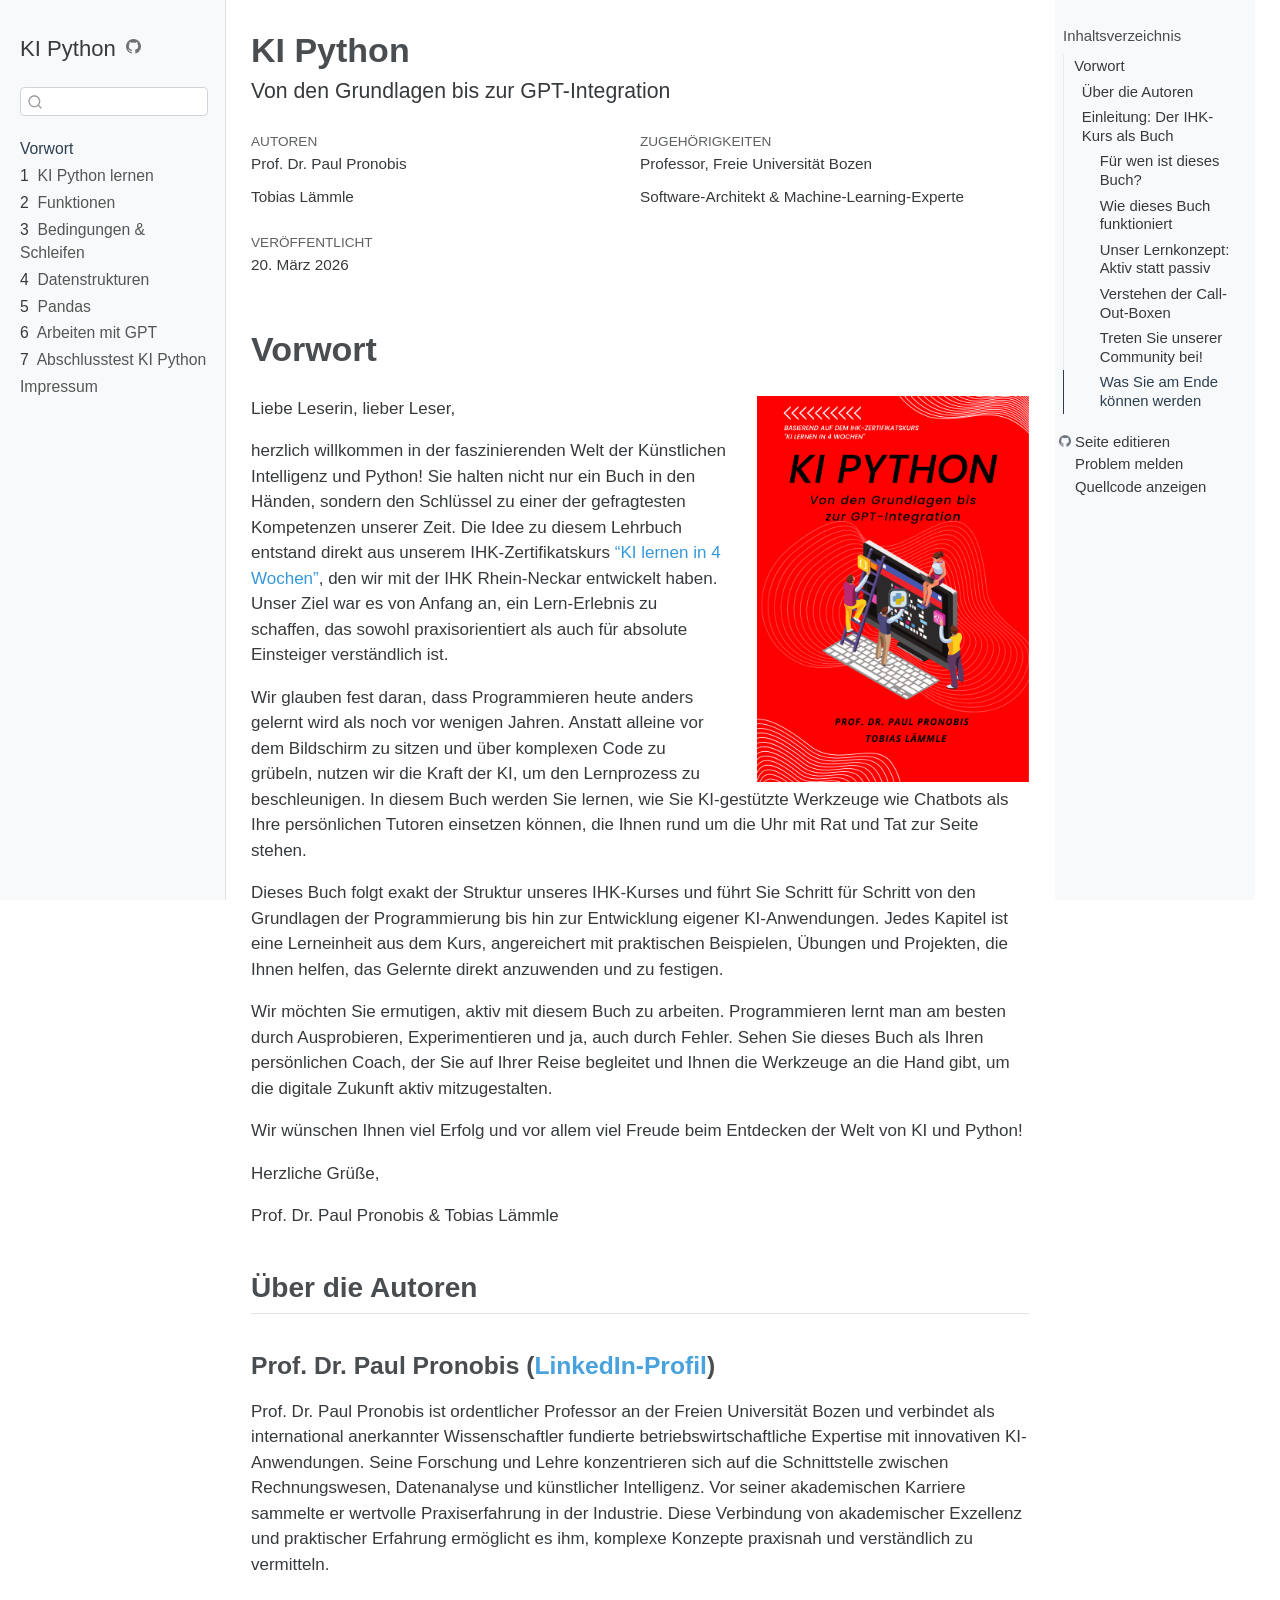
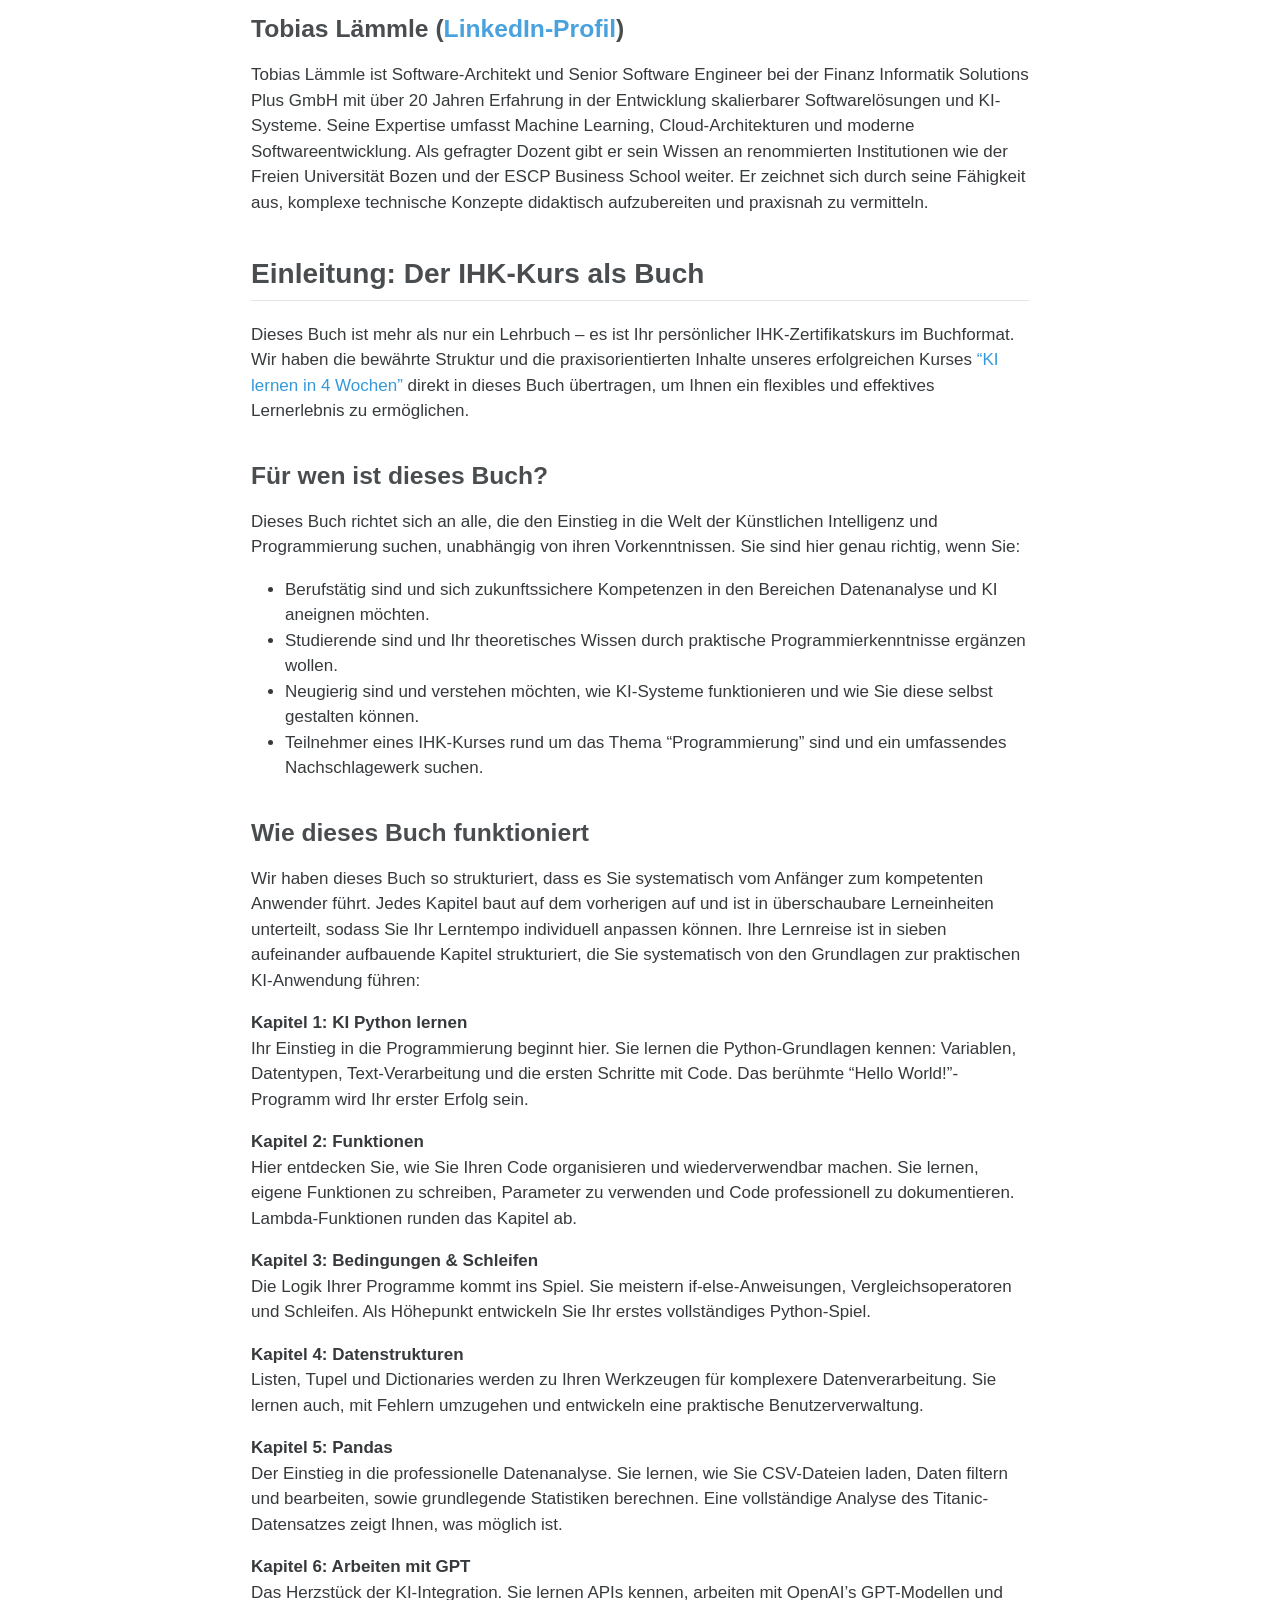
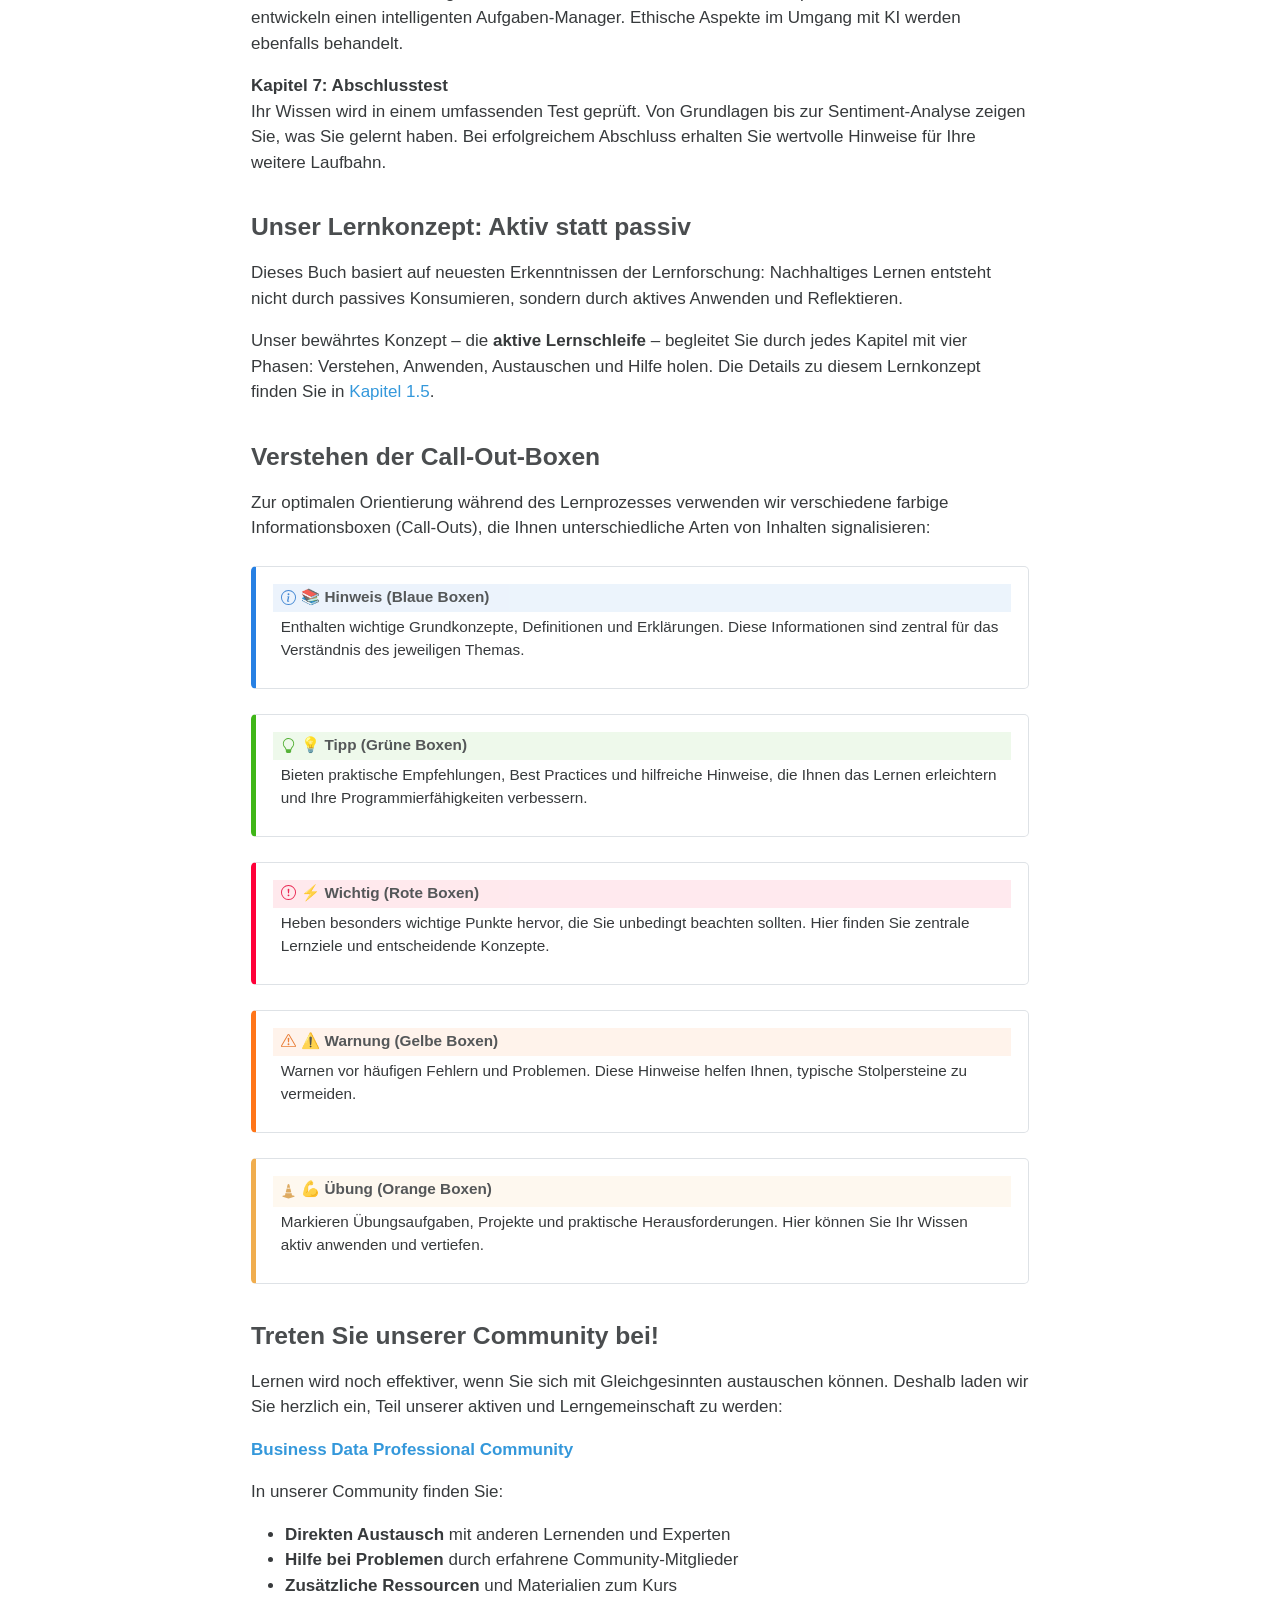
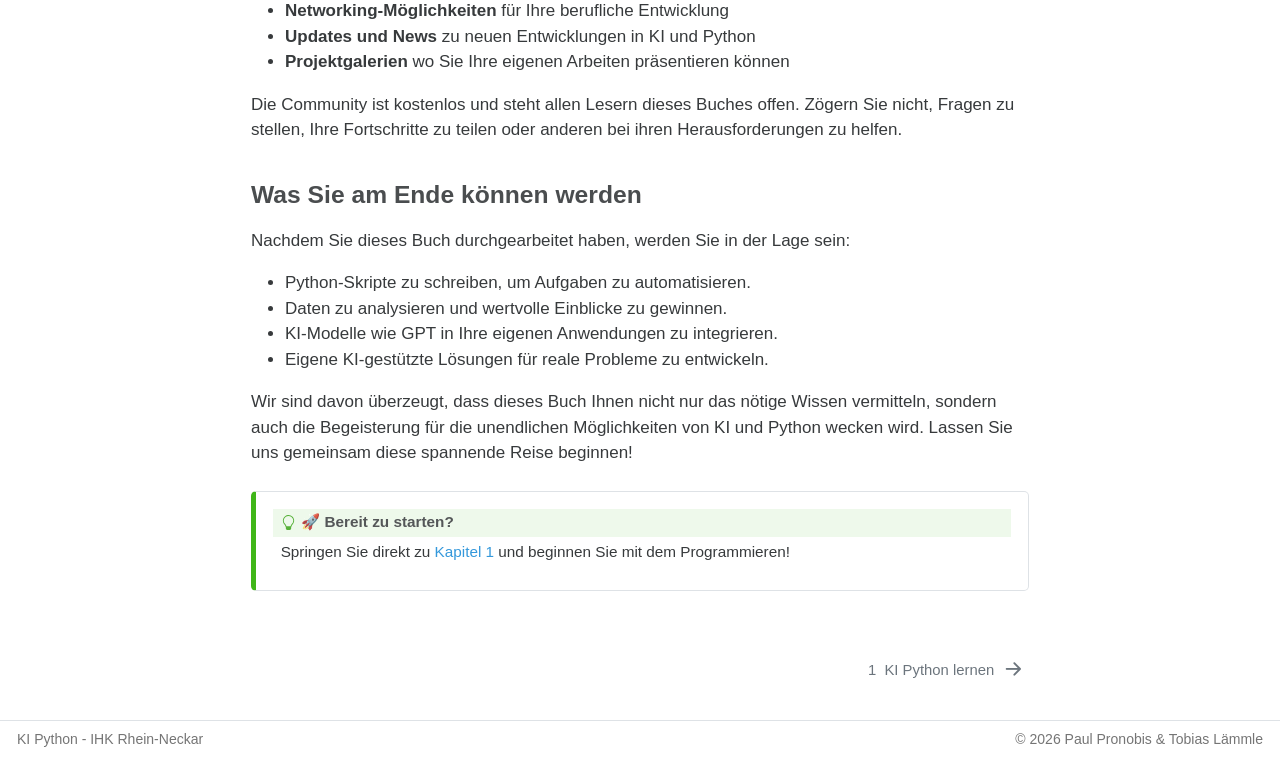
==== docs/index.html @ d3139a3b "Initial commit: KI Python eBook für GitHub Pages - Quarto Book mit 7 Kapiteln + Vorwort + Impressum " ====
<!DOCTYPE html>
<html xmlns="http://www.w3.org/1999/xhtml" lang="de" xml:lang="de"><head>

<meta charset="utf-8">
<meta name="generator" content="quarto-1.3.450">

<meta name="viewport" content="width=device-width, initial-scale=1.0, user-scalable=yes">

<meta name="author" content="Prof.&nbsp;Dr.&nbsp;Paul Pronobis">
<meta name="author" content="Tobias Lämmle">

<title>KI Python</title>
<style>
code{white-space: pre-wrap;}
span.smallcaps{font-variant: small-caps;}
div.columns{display: flex; gap: min(4vw, 1.5em);}
div.column{flex: auto; overflow-x: auto;}
div.hanging-indent{margin-left: 1.5em; text-indent: -1.5em;}
ul.task-list{list-style: none;}
ul.task-list li input[type="checkbox"] {
  width: 0.8em;
  margin: 0 0.8em 0.2em -1em; /* quarto-specific, see https://github.com/quarto-dev/quarto-cli/issues/4556 */ 
  vertical-align: middle;
}
</style>


<script src="site_libs/quarto-nav/quarto-nav.js"></script>
<script src="site_libs/quarto-nav/headroom.min.js"></script>
<script src="site_libs/clipboard/clipboard.min.js"></script>
<script src="site_libs/quarto-search/autocomplete.umd.js"></script>
<script src="site_libs/quarto-search/fuse.min.js"></script>
<script src="site_libs/quarto-search/quarto-search.js"></script>
<meta name="quarto:offset" content="./">
<link href="./Kapitel 1.html" rel="next">
<link href="./favicon.png" rel="icon" type="image/png">
<script src="site_libs/quarto-html/quarto.js"></script>
<script src="site_libs/quarto-html/popper.min.js"></script>
<script src="site_libs/quarto-html/tippy.umd.min.js"></script>
<script src="site_libs/quarto-html/anchor.min.js"></script>
<link href="site_libs/quarto-html/tippy.css" rel="stylesheet">
<link href="site_libs/quarto-html/quarto-syntax-highlighting.css" rel="stylesheet" id="quarto-text-highlighting-styles">
<script src="site_libs/bootstrap/bootstrap.min.js"></script>
<link href="site_libs/bootstrap/bootstrap-icons.css" rel="stylesheet">
<link href="site_libs/bootstrap/bootstrap.min.css" rel="stylesheet" id="quarto-bootstrap" data-mode="light">
<script id="quarto-search-options" type="application/json">{
  "location": "sidebar",
  "copy-button": false,
  "collapse-after": 3,
  "panel-placement": "start",
  "type": "textbox",
  "limit": 20,
  "language": {
    "search-no-results-text": "Keine Treffer",
    "search-matching-documents-text": "Treffer",
    "search-copy-link-title": "Link in die Suche kopieren",
    "search-hide-matches-text": "Zusätzliche Treffer verbergen",
    "search-more-match-text": "weitere Treffer in diesem Dokument",
    "search-more-matches-text": "weitere Treffer in diesem Dokument",
    "search-clear-button-title": "Zurücksetzen",
    "search-detached-cancel-button-title": "Abbrechen",
    "search-submit-button-title": "Abschicken",
    "search-label": "Suchen"
  }
}</script>


</head>

<body class="nav-sidebar docked">

<div id="quarto-search-results"></div>
  <header id="quarto-header" class="headroom fixed-top">
  <nav class="quarto-secondary-nav">
    <div class="container-fluid d-flex">
      <button type="button" class="quarto-btn-toggle btn" data-bs-toggle="collapse" data-bs-target="#quarto-sidebar,#quarto-sidebar-glass" aria-controls="quarto-sidebar" aria-expanded="false" aria-label="Seitenleiste umschalten" onclick="if (window.quartoToggleHeadroom) { window.quartoToggleHeadroom(); }">
        <i class="bi bi-layout-text-sidebar-reverse"></i>
      </button>
      <nav class="quarto-page-breadcrumbs" aria-label="breadcrumb"><ol class="breadcrumb"><li class="breadcrumb-item"><a href="./index.html">Vorwort</a></li></ol></nav>
      <a class="flex-grow-1" role="button" data-bs-toggle="collapse" data-bs-target="#quarto-sidebar,#quarto-sidebar-glass" aria-controls="quarto-sidebar" aria-expanded="false" aria-label="Seitenleiste umschalten" onclick="if (window.quartoToggleHeadroom) { window.quartoToggleHeadroom(); }">      
      </a>
      <button type="button" class="btn quarto-search-button" aria-label="" onclick="window.quartoOpenSearch();">
        <i class="bi bi-search"></i>
      </button>
    </div>
  </nav>
</header>
<!-- content -->
<div id="quarto-content" class="quarto-container page-columns page-rows-contents page-layout-article">
<!-- sidebar -->
  <nav id="quarto-sidebar" class="sidebar collapse collapse-horizontal sidebar-navigation docked overflow-auto">
    <div class="pt-lg-2 mt-2 text-left sidebar-header">
    <div class="sidebar-title mb-0 py-0">
      <a href="./">KI Python</a> 
        <div class="sidebar-tools-main">
    <a href="https://github.com/ppronobis/ki-python" rel="" title="Source Code" class="quarto-navigation-tool px-1" aria-label="Source Code"><i class="bi bi-github"></i></a>
</div>
    </div>
      </div>
        <div class="mt-2 flex-shrink-0 align-items-center">
        <div class="sidebar-search">
        <div id="quarto-search" class="" title="Suchen"></div>
        </div>
        </div>
    <div class="sidebar-menu-container"> 
    <ul class="list-unstyled mt-1">
        <li class="sidebar-item">
  <div class="sidebar-item-container"> 
  <a href="./index.html" class="sidebar-item-text sidebar-link active">
 <span class="menu-text">Vorwort</span></a>
  </div>
</li>
        <li class="sidebar-item">
  <div class="sidebar-item-container"> 
  <a href="./Kapitel 1.html" class="sidebar-item-text sidebar-link">
 <span class="menu-text"><span class="chapter-number">1</span>&nbsp; <span class="chapter-title">KI Python lernen</span></span></a>
  </div>
</li>
        <li class="sidebar-item">
  <div class="sidebar-item-container"> 
  <a href="./Kapitel 2.html" class="sidebar-item-text sidebar-link">
 <span class="menu-text"><span class="chapter-number">2</span>&nbsp; <span class="chapter-title">Funktionen</span></span></a>
  </div>
</li>
        <li class="sidebar-item">
  <div class="sidebar-item-container"> 
  <a href="./Kapitel 3.html" class="sidebar-item-text sidebar-link">
 <span class="menu-text"><span class="chapter-number">3</span>&nbsp; <span class="chapter-title">Bedingungen &amp; Schleifen</span></span></a>
  </div>
</li>
        <li class="sidebar-item">
  <div class="sidebar-item-container"> 
  <a href="./Kapitel 4.html" class="sidebar-item-text sidebar-link">
 <span class="menu-text"><span class="chapter-number">4</span>&nbsp; <span class="chapter-title">Datenstrukturen</span></span></a>
  </div>
</li>
        <li class="sidebar-item">
  <div class="sidebar-item-container"> 
  <a href="./Kapitel 5.html" class="sidebar-item-text sidebar-link">
 <span class="menu-text"><span class="chapter-number">5</span>&nbsp; <span class="chapter-title">Pandas</span></span></a>
  </div>
</li>
        <li class="sidebar-item">
  <div class="sidebar-item-container"> 
  <a href="./Kapitel 6.html" class="sidebar-item-text sidebar-link">
 <span class="menu-text"><span class="chapter-number">6</span>&nbsp; <span class="chapter-title">Arbeiten mit GPT</span></span></a>
  </div>
</li>
        <li class="sidebar-item">
  <div class="sidebar-item-container"> 
  <a href="./Kapitel 7.html" class="sidebar-item-text sidebar-link">
 <span class="menu-text"><span class="chapter-number">7</span>&nbsp; <span class="chapter-title">Abschlusstest KI Python</span></span></a>
  </div>
</li>
        <li class="sidebar-item">
  <div class="sidebar-item-container"> 
  <a href="./impressum.html" class="sidebar-item-text sidebar-link">
 <span class="menu-text">Impressum</span></a>
  </div>
</li>
    </ul>
    </div>
</nav>
<div id="quarto-sidebar-glass" data-bs-toggle="collapse" data-bs-target="#quarto-sidebar,#quarto-sidebar-glass"></div>
<!-- margin-sidebar -->
    <div id="quarto-margin-sidebar" class="sidebar margin-sidebar">
        <nav id="TOC" role="doc-toc" class="toc-active">
    <h2 id="toc-title">Inhaltsverzeichnis</h2>
   
  <ul>
  <li><a href="#vorwort" id="toc-vorwort" class="nav-link active" data-scroll-target="#vorwort">Vorwort</a>
  <ul class="collapse">
  <li><a href="#über-die-autoren" id="toc-über-die-autoren" class="nav-link" data-scroll-target="#über-die-autoren">Über die Autoren</a>
  <ul class="collapse">
  <li><a href="#prof.-dr.-paul-pronobis-linkedin-profil" id="toc-prof.-dr.-paul-pronobis-linkedin-profil" class="nav-link" data-scroll-target="#prof.-dr.-paul-pronobis-linkedin-profil">Prof.&nbsp;Dr.&nbsp;Paul Pronobis (LinkedIn-Profil)</a></li>
  <li><a href="#tobias-lämmle-linkedin-profil" id="toc-tobias-lämmle-linkedin-profil" class="nav-link" data-scroll-target="#tobias-lämmle-linkedin-profil">Tobias Lämmle (LinkedIn-Profil)</a></li>
  </ul></li>
  <li><a href="#einleitung-der-ihk-kurs-als-buch" id="toc-einleitung-der-ihk-kurs-als-buch" class="nav-link" data-scroll-target="#einleitung-der-ihk-kurs-als-buch">Einleitung: Der IHK-Kurs als Buch</a>
  <ul class="collapse">
  <li><a href="#für-wen-ist-dieses-buch" id="toc-für-wen-ist-dieses-buch" class="nav-link" data-scroll-target="#für-wen-ist-dieses-buch">Für wen ist dieses Buch?</a></li>
  <li><a href="#wie-dieses-buch-funktioniert" id="toc-wie-dieses-buch-funktioniert" class="nav-link" data-scroll-target="#wie-dieses-buch-funktioniert">Wie dieses Buch funktioniert</a></li>
  <li><a href="#unser-lernkonzept-aktiv-statt-passiv" id="toc-unser-lernkonzept-aktiv-statt-passiv" class="nav-link" data-scroll-target="#unser-lernkonzept-aktiv-statt-passiv">Unser Lernkonzept: Aktiv statt passiv</a></li>
  <li><a href="#verstehen-der-call-out-boxen" id="toc-verstehen-der-call-out-boxen" class="nav-link" data-scroll-target="#verstehen-der-call-out-boxen">Verstehen der Call-Out-Boxen</a></li>
  <li><a href="#treten-sie-unserer-community-bei" id="toc-treten-sie-unserer-community-bei" class="nav-link" data-scroll-target="#treten-sie-unserer-community-bei">Treten Sie unserer Community bei!</a></li>
  <li><a href="#was-sie-am-ende-können-werden" id="toc-was-sie-am-ende-können-werden" class="nav-link" data-scroll-target="#was-sie-am-ende-können-werden">Was Sie am Ende können werden</a></li>
  </ul></li>
  </ul></li>
  </ul>
<div class="toc-actions"><div><i class="bi bi-github"></i></div><div class="action-links"><p><a href="https://github.com/ppronobis/ki-python/edit/main/index.qmd" class="toc-action">Seite editieren</a></p><p><a href="https://github.com/ppronobis/ki-python/issues/new" class="toc-action">Problem melden</a></p><p><a href="https://github.com/ppronobis/ki-python/blob/main/index.qmd" class="toc-action">Quellcode anzeigen</a></p></div></div></nav>
    </div>
<!-- main -->
<main class="content" id="quarto-document-content">

<header id="title-block-header" class="quarto-title-block default">
<div class="quarto-title">
<h1 class="title">KI Python</h1>
<p class="subtitle lead">Von den Grundlagen bis zur GPT-Integration</p>
</div>


<div class="quarto-title-meta-author">
  <div class="quarto-title-meta-heading">Autoren</div>
  <div class="quarto-title-meta-heading">Zugehörigkeiten</div>
  
    <div class="quarto-title-meta-contents">
    <p class="author">Prof.&nbsp;Dr.&nbsp;Paul Pronobis </p>
  </div>
    <div class="quarto-title-meta-contents">
        <p class="affiliation">
            Professor, Freie Universität Bozen
          </p>
      </div>
      <div class="quarto-title-meta-contents">
    <p class="author">Tobias Lämmle </p>
  </div>
    <div class="quarto-title-meta-contents">
        <p class="affiliation">
            Software-Architekt &amp; Machine-Learning-Experte
          </p>
      </div>
    </div>

<div class="quarto-title-meta">

      
    <div>
    <div class="quarto-title-meta-heading">Veröffentlicht</div>
    <div class="quarto-title-meta-contents">
      <p class="date">20. März 2026</p>
    </div>
  </div>
  
    
  </div>
  

</header>


<section id="vorwort" class="level1 unnumbered">
<h1 class="unnumbered">Vorwort</h1><p><img src="cover_a5.png" title="KI Python" class="quarto-cover-image img-fluid"></p>
<p>Liebe Leserin, lieber Leser,</p>
<p>herzlich willkommen in der faszinierenden Welt der Künstlichen Intelligenz und Python! Sie halten nicht nur ein Buch in den Händen, sondern den Schlüssel zu einer der gefragtesten Kompetenzen unserer Zeit. Die Idee zu diesem Lehrbuch entstand direkt aus unserem IHK-Zertifikatskurs <a href="https://www.ihk.de/rhein-neckar/system/veranstaltungssuche/vstdetail-antrago/5232590/118389">“KI lernen in 4 Wochen”</a>, den wir mit der IHK Rhein-Neckar entwickelt haben. Unser Ziel war es von Anfang an, ein Lern-Erlebnis zu schaffen, das sowohl praxisorientiert als auch für absolute Einsteiger verständlich ist.</p>
<p>Wir glauben fest daran, dass Programmieren heute anders gelernt wird als noch vor wenigen Jahren. Anstatt alleine vor dem Bildschirm zu sitzen und über komplexen Code zu grübeln, nutzen wir die Kraft der KI, um den Lernprozess zu beschleunigen. In diesem Buch werden Sie lernen, wie Sie KI-gestützte Werkzeuge wie Chatbots als Ihre persönlichen Tutoren einsetzen können, die Ihnen rund um die Uhr mit Rat und Tat zur Seite stehen.</p>
<p>Dieses Buch folgt exakt der Struktur unseres IHK-Kurses und führt Sie Schritt für Schritt von den Grundlagen der Programmierung bis hin zur Entwicklung eigener KI-Anwendungen. Jedes Kapitel ist eine Lerneinheit aus dem Kurs, angereichert mit praktischen Beispielen, Übungen und Projekten, die Ihnen helfen, das Gelernte direkt anzuwenden und zu festigen.</p>
<p>Wir möchten Sie ermutigen, aktiv mit diesem Buch zu arbeiten. Programmieren lernt man am besten durch Ausprobieren, Experimentieren und ja, auch durch Fehler. Sehen Sie dieses Buch als Ihren persönlichen Coach, der Sie auf Ihrer Reise begleitet und Ihnen die Werkzeuge an die Hand gibt, um die digitale Zukunft aktiv mitzugestalten.</p>
<p>Wir wünschen Ihnen viel Erfolg und vor allem viel Freude beim Entdecken der Welt von KI und Python!</p>
<p>Herzliche Grüße,</p>
<p>Prof.&nbsp;Dr.&nbsp;Paul Pronobis &amp; Tobias Lämmle</p>
<section id="über-die-autoren" class="level2">
<h2 class="anchored" data-anchor-id="über-die-autoren">Über die Autoren</h2>
<section id="prof.-dr.-paul-pronobis-linkedin-profil" class="level3">
<h3 class="anchored" data-anchor-id="prof.-dr.-paul-pronobis-linkedin-profil">Prof.&nbsp;Dr.&nbsp;Paul Pronobis (<a href="https://www.linkedin.com/in/paul-pronobis/?originalSubdomain=de">LinkedIn-Profil</a>)</h3>
<p>Prof.&nbsp;Dr.&nbsp;Paul Pronobis ist ordentlicher Professor an der Freien Universität Bozen und verbindet als international anerkannter Wissenschaftler fundierte betriebswirtschaftliche Expertise mit innovativen KI-Anwendungen. Seine Forschung und Lehre konzentrieren sich auf die Schnittstelle zwischen Rechnungswesen, Datenanalyse und künstlicher Intelligenz. Vor seiner akademischen Karriere sammelte er wertvolle Praxiserfahrung in der Industrie. Diese Verbindung von akademischer Exzellenz und praktischer Erfahrung ermöglicht es ihm, komplexe Konzepte praxisnah und verständlich zu vermitteln.</p>
</section>
<section id="tobias-lämmle-linkedin-profil" class="level3">
<h3 class="anchored" data-anchor-id="tobias-lämmle-linkedin-profil">Tobias Lämmle (<a href="https://www.linkedin.com/in/tobias-laemmle/?originalSubdomain=de">LinkedIn-Profil</a>)</h3>
<p>Tobias Lämmle ist Software-Architekt und Senior Software Engineer bei der Finanz Informatik Solutions Plus GmbH mit über 20 Jahren Erfahrung in der Entwicklung skalierbarer Softwarelösungen und KI-Systeme. Seine Expertise umfasst Machine Learning, Cloud-Architekturen und moderne Softwareentwicklung. Als gefragter Dozent gibt er sein Wissen an renommierten Institutionen wie der Freien Universität Bozen und der ESCP Business School weiter. Er zeichnet sich durch seine Fähigkeit aus, komplexe technische Konzepte didaktisch aufzubereiten und praxisnah zu vermitteln.</p>
</section>
</section>
<section id="einleitung-der-ihk-kurs-als-buch" class="level2">
<h2 class="anchored" data-anchor-id="einleitung-der-ihk-kurs-als-buch">Einleitung: Der IHK-Kurs als Buch</h2>
<p>Dieses Buch ist mehr als nur ein Lehrbuch – es ist Ihr persönlicher IHK-Zertifikatskurs im Buchformat. Wir haben die bewährte Struktur und die praxisorientierten Inhalte unseres erfolgreichen Kurses <a href="https://www.ihk.de/rhein-neckar/system/veranstaltungssuche/vstdetail-antrago/5232590/118389">“KI lernen in 4 Wochen”</a> direkt in dieses Buch übertragen, um Ihnen ein flexibles und effektives Lernerlebnis zu ermöglichen.</p>
<section id="für-wen-ist-dieses-buch" class="level3">
<h3 class="anchored" data-anchor-id="für-wen-ist-dieses-buch">Für wen ist dieses Buch?</h3>
<p>Dieses Buch richtet sich an alle, die den Einstieg in die Welt der Künstlichen Intelligenz und Programmierung suchen, unabhängig von ihren Vorkenntnissen. Sie sind hier genau richtig, wenn Sie:</p>
<ul>
<li>Berufstätig sind und sich zukunftssichere Kompetenzen in den Bereichen Datenanalyse und KI aneignen möchten.</li>
<li>Studierende sind und Ihr theoretisches Wissen durch praktische Programmierkenntnisse ergänzen wollen.</li>
<li>Neugierig sind und verstehen möchten, wie KI-Systeme funktionieren und wie Sie diese selbst gestalten können.</li>
<li>Teilnehmer eines IHK-Kurses rund um das Thema “Programmierung” sind und ein umfassendes Nachschlagewerk suchen.</li>
</ul>
</section>
<section id="wie-dieses-buch-funktioniert" class="level3">
<h3 class="anchored" data-anchor-id="wie-dieses-buch-funktioniert">Wie dieses Buch funktioniert</h3>
<p>Wir haben dieses Buch so strukturiert, dass es Sie systematisch vom Anfänger zum kompetenten Anwender führt. Jedes Kapitel baut auf dem vorherigen auf und ist in überschaubare Lerneinheiten unterteilt, sodass Sie Ihr Lerntempo individuell anpassen können. Ihre Lernreise ist in sieben aufeinander aufbauende Kapitel strukturiert, die Sie systematisch von den Grundlagen zur praktischen KI-Anwendung führen:</p>
<p><strong>Kapitel 1: KI Python lernen</strong><br>
Ihr Einstieg in die Programmierung beginnt hier. Sie lernen die Python-Grundlagen kennen: Variablen, Datentypen, Text-Verarbeitung und die ersten Schritte mit Code. Das berühmte “Hello World!”-Programm wird Ihr erster Erfolg sein.</p>
<p><strong>Kapitel 2: Funktionen</strong><br>
Hier entdecken Sie, wie Sie Ihren Code organisieren und wiederverwendbar machen. Sie lernen, eigene Funktionen zu schreiben, Parameter zu verwenden und Code professionell zu dokumentieren. Lambda-Funktionen runden das Kapitel ab.</p>
<p><strong>Kapitel 3: Bedingungen &amp; Schleifen</strong><br>
Die Logik Ihrer Programme kommt ins Spiel. Sie meistern if-else-Anweisungen, Vergleichsoperatoren und Schleifen. Als Höhepunkt entwickeln Sie Ihr erstes vollständiges Python-Spiel.</p>
<p><strong>Kapitel 4: Datenstrukturen</strong><br>
Listen, Tupel und Dictionaries werden zu Ihren Werkzeugen für komplexere Datenverarbeitung. Sie lernen auch, mit Fehlern umzugehen und entwickeln eine praktische Benutzerverwaltung.</p>
<p><strong>Kapitel 5: Pandas</strong><br>
Der Einstieg in die professionelle Datenanalyse. Sie lernen, wie Sie CSV-Dateien laden, Daten filtern und bearbeiten, sowie grundlegende Statistiken berechnen. Eine vollständige Analyse des Titanic-Datensatzes zeigt Ihnen, was möglich ist.</p>
<p><strong>Kapitel 6: Arbeiten mit GPT</strong><br>
Das Herzstück der KI-Integration. Sie lernen APIs kennen, arbeiten mit OpenAI’s GPT-Modellen und entwickeln einen intelligenten Aufgaben-Manager. Ethische Aspekte im Umgang mit KI werden ebenfalls behandelt.</p>
<p><strong>Kapitel 7: Abschlusstest</strong><br>
Ihr Wissen wird in einem umfassenden Test geprüft. Von Grundlagen bis zur Sentiment-Analyse zeigen Sie, was Sie gelernt haben. Bei erfolgreichem Abschluss erhalten Sie wertvolle Hinweise für Ihre weitere Laufbahn.</p>
</section>
<section id="unser-lernkonzept-aktiv-statt-passiv" class="level3">
<h3 class="anchored" data-anchor-id="unser-lernkonzept-aktiv-statt-passiv">Unser Lernkonzept: Aktiv statt passiv</h3>
<p>Dieses Buch basiert auf neuesten Erkenntnissen der Lernforschung: Nachhaltiges Lernen entsteht nicht durch passives Konsumieren, sondern durch aktives Anwenden und Reflektieren.</p>
<p>Unser bewährtes Konzept – die <strong>aktive Lernschleife</strong> – begleitet Sie durch jedes Kapitel mit vier Phasen: Verstehen, Anwenden, Austauschen und Hilfe holen. Die Details zu diesem Lernkonzept finden Sie in <a href="Kapitel 1.html#sec-aktives-lernen"><span>Kapitel&nbsp;1.5</span></a>.</p>
</section>
<section id="verstehen-der-call-out-boxen" class="level3">
<h3 class="anchored" data-anchor-id="verstehen-der-call-out-boxen">Verstehen der Call-Out-Boxen</h3>
<p>Zur optimalen Orientierung während des Lernprozesses verwenden wir verschiedene farbige Informationsboxen (Call-Outs), die Ihnen unterschiedliche Arten von Inhalten signalisieren:</p>
<div class="callout callout-style-default callout-note callout-titled">
<div class="callout-header d-flex align-content-center">
<div class="callout-icon-container">
<i class="callout-icon"></i>
</div>
<div class="callout-title-container flex-fill">
📚 Hinweis (Blaue Boxen)
</div>
</div>
<div class="callout-body-container callout-body">
<p>Enthalten wichtige Grundkonzepte, Definitionen und Erklärungen. Diese Informationen sind zentral für das Verständnis des jeweiligen Themas.</p>
</div>
</div>
<div class="callout callout-style-default callout-tip callout-titled">
<div class="callout-header d-flex align-content-center">
<div class="callout-icon-container">
<i class="callout-icon"></i>
</div>
<div class="callout-title-container flex-fill">
💡 Tipp (Grüne Boxen)
</div>
</div>
<div class="callout-body-container callout-body">
<p>Bieten praktische Empfehlungen, Best Practices und hilfreiche Hinweise, die Ihnen das Lernen erleichtern und Ihre Programmierfähigkeiten verbessern.</p>
</div>
</div>
<div class="callout callout-style-default callout-important callout-titled">
<div class="callout-header d-flex align-content-center">
<div class="callout-icon-container">
<i class="callout-icon"></i>
</div>
<div class="callout-title-container flex-fill">
⚡ Wichtig (Rote Boxen)
</div>
</div>
<div class="callout-body-container callout-body">
<p>Heben besonders wichtige Punkte hervor, die Sie unbedingt beachten sollten. Hier finden Sie zentrale Lernziele und entscheidende Konzepte.</p>
</div>
</div>
<div class="callout callout-style-default callout-warning callout-titled">
<div class="callout-header d-flex align-content-center">
<div class="callout-icon-container">
<i class="callout-icon"></i>
</div>
<div class="callout-title-container flex-fill">
⚠️ Warnung (Gelbe Boxen)
</div>
</div>
<div class="callout-body-container callout-body">
<p>Warnen vor häufigen Fehlern und Problemen. Diese Hinweise helfen Ihnen, typische Stolpersteine zu vermeiden.</p>
</div>
</div>
<div class="callout callout-style-default callout-caution callout-titled">
<div class="callout-header d-flex align-content-center">
<div class="callout-icon-container">
<i class="callout-icon"></i>
</div>
<div class="callout-title-container flex-fill">
💪 Übung (Orange Boxen)
</div>
</div>
<div class="callout-body-container callout-body">
<p>Markieren Übungsaufgaben, Projekte und praktische Herausforderungen. Hier können Sie Ihr Wissen aktiv anwenden und vertiefen.</p>
</div>
</div>
</section>
<section id="treten-sie-unserer-community-bei" class="level3">
<h3 class="anchored" data-anchor-id="treten-sie-unserer-community-bei">Treten Sie unserer Community bei!</h3>
<p>Lernen wird noch effektiver, wenn Sie sich mit Gleichgesinnten austauschen können. Deshalb laden wir Sie herzlich ein, Teil unserer aktiven und Lerngemeinschaft zu werden:</p>
<p><strong><a href="https://www.skool.com/business-data-professional">Business Data Professional Community</a></strong></p>
<p>In unserer Community finden Sie:</p>
<ul>
<li><strong>Direkten Austausch</strong> mit anderen Lernenden und Experten</li>
<li><strong>Hilfe bei Problemen</strong> durch erfahrene Community-Mitglieder</li>
<li><strong>Zusätzliche Ressourcen</strong> und Materialien zum Kurs</li>
<li><strong>Networking-Möglichkeiten</strong> für Ihre berufliche Entwicklung</li>
<li><strong>Updates und News</strong> zu neuen Entwicklungen in KI und Python</li>
<li><strong>Projektgalerien</strong> wo Sie Ihre eigenen Arbeiten präsentieren können</li>
</ul>
<p>Die Community ist kostenlos und steht allen Lesern dieses Buches offen. Zögern Sie nicht, Fragen zu stellen, Ihre Fortschritte zu teilen oder anderen bei ihren Herausforderungen zu helfen.</p>
</section>
<section id="was-sie-am-ende-können-werden" class="level3">
<h3 class="anchored" data-anchor-id="was-sie-am-ende-können-werden">Was Sie am Ende können werden</h3>
<p>Nachdem Sie dieses Buch durchgearbeitet haben, werden Sie in der Lage sein:</p>
<ul>
<li>Python-Skripte zu schreiben, um Aufgaben zu automatisieren.</li>
<li>Daten zu analysieren und wertvolle Einblicke zu gewinnen.</li>
<li>KI-Modelle wie GPT in Ihre eigenen Anwendungen zu integrieren.</li>
<li>Eigene KI-gestützte Lösungen für reale Probleme zu entwickeln.</li>
</ul>
<p>Wir sind davon überzeugt, dass dieses Buch Ihnen nicht nur das nötige Wissen vermitteln, sondern auch die Begeisterung für die unendlichen Möglichkeiten von KI und Python wecken wird. Lassen Sie uns gemeinsam diese spannende Reise beginnen!</p>
<div class="callout callout-style-default callout-tip callout-titled">
<div class="callout-header d-flex align-content-center">
<div class="callout-icon-container">
<i class="callout-icon"></i>
</div>
<div class="callout-title-container flex-fill">
🚀 Bereit zu starten?
</div>
</div>
<div class="callout-body-container callout-body">
<p>Springen Sie direkt zu <a href="Kapitel 1.html"><span>Kapitel&nbsp;1</span></a> und beginnen Sie mit dem Programmieren!</p>
</div>
</div>


</section>
</section>
</section>

</main> <!-- /main -->
<script id="quarto-html-after-body" type="application/javascript">
window.document.addEventListener("DOMContentLoaded", function (event) {
  const toggleBodyColorMode = (bsSheetEl) => {
    const mode = bsSheetEl.getAttribute("data-mode");
    const bodyEl = window.document.querySelector("body");
    if (mode === "dark") {
      bodyEl.classList.add("quarto-dark");
      bodyEl.classList.remove("quarto-light");
    } else {
      bodyEl.classList.add("quarto-light");
      bodyEl.classList.remove("quarto-dark");
    }
  }
  const toggleBodyColorPrimary = () => {
    const bsSheetEl = window.document.querySelector("link#quarto-bootstrap");
    if (bsSheetEl) {
      toggleBodyColorMode(bsSheetEl);
    }
  }
  toggleBodyColorPrimary();  
  const icon = "";
  const anchorJS = new window.AnchorJS();
  anchorJS.options = {
    placement: 'right',
    icon: icon
  };
  anchorJS.add('.anchored');
  const isCodeAnnotation = (el) => {
    for (const clz of el.classList) {
      if (clz.startsWith('code-annotation-')) {                     
        return true;
      }
    }
    return false;
  }
  const clipboard = new window.ClipboardJS('.code-copy-button', {
    text: function(trigger) {
      const codeEl = trigger.previousElementSibling.cloneNode(true);
      for (const childEl of codeEl.children) {
        if (isCodeAnnotation(childEl)) {
          childEl.remove();
        }
      }
      return codeEl.innerText;
    }
  });
  clipboard.on('success', function(e) {
    // button target
    const button = e.trigger;
    // don't keep focus
    button.blur();
    // flash "checked"
    button.classList.add('code-copy-button-checked');
    var currentTitle = button.getAttribute("title");
    button.setAttribute("title", "Kopiert");
    let tooltip;
    if (window.bootstrap) {
      button.setAttribute("data-bs-toggle", "tooltip");
      button.setAttribute("data-bs-placement", "left");
      button.setAttribute("data-bs-title", "Kopiert");
      tooltip = new bootstrap.Tooltip(button, 
        { trigger: "manual", 
          customClass: "code-copy-button-tooltip",
          offset: [0, -8]});
      tooltip.show();    
    }
    setTimeout(function() {
      if (tooltip) {
        tooltip.hide();
        button.removeAttribute("data-bs-title");
        button.removeAttribute("data-bs-toggle");
        button.removeAttribute("data-bs-placement");
      }
      button.setAttribute("title", currentTitle);
      button.classList.remove('code-copy-button-checked');
    }, 1000);
    // clear code selection
    e.clearSelection();
  });
  function tippyHover(el, contentFn) {
    const config = {
      allowHTML: true,
      content: contentFn,
      maxWidth: 500,
      delay: 100,
      arrow: false,
      appendTo: function(el) {
          return el.parentElement;
      },
      interactive: true,
      interactiveBorder: 10,
      theme: 'quarto',
      placement: 'bottom-start'
    };
    window.tippy(el, config); 
  }
  const noterefs = window.document.querySelectorAll('a[role="doc-noteref"]');
  for (var i=0; i<noterefs.length; i++) {
    const ref = noterefs[i];
    tippyHover(ref, function() {
      // use id or data attribute instead here
      let href = ref.getAttribute('data-footnote-href') || ref.getAttribute('href');
      try { href = new URL(href).hash; } catch {}
      const id = href.replace(/^#\/?/, "");
      const note = window.document.getElementById(id);
      return note.innerHTML;
    });
  }
      let selectedAnnoteEl;
      const selectorForAnnotation = ( cell, annotation) => {
        let cellAttr = 'data-code-cell="' + cell + '"';
        let lineAttr = 'data-code-annotation="' +  annotation + '"';
        const selector = 'span[' + cellAttr + '][' + lineAttr + ']';
        return selector;
      }
      const selectCodeLines = (annoteEl) => {
        const doc = window.document;
        const targetCell = annoteEl.getAttribute("data-target-cell");
        const targetAnnotation = annoteEl.getAttribute("data-target-annotation");
        const annoteSpan = window.document.querySelector(selectorForAnnotation(targetCell, targetAnnotation));
        const lines = annoteSpan.getAttribute("data-code-lines").split(",");
        const lineIds = lines.map((line) => {
          return targetCell + "-" + line;
        })
        let top = null;
        let height = null;
        let parent = null;
        if (lineIds.length > 0) {
            //compute the position of the single el (top and bottom and make a div)
            const el = window.document.getElementById(lineIds[0]);
            top = el.offsetTop;
            height = el.offsetHeight;
            parent = el.parentElement.parentElement;
          if (lineIds.length > 1) {
            const lastEl = window.document.getElementById(lineIds[lineIds.length - 1]);
            const bottom = lastEl.offsetTop + lastEl.offsetHeight;
            height = bottom - top;
          }
          if (top !== null && height !== null && parent !== null) {
            // cook up a div (if necessary) and position it 
            let div = window.document.getElementById("code-annotation-line-highlight");
            if (div === null) {
              div = window.document.createElement("div");
              div.setAttribute("id", "code-annotation-line-highlight");
              div.style.position = 'absolute';
              parent.appendChild(div);
            }
            div.style.top = top - 2 + "px";
            div.style.height = height + 4 + "px";
            let gutterDiv = window.document.getElementById("code-annotation-line-highlight-gutter");
            if (gutterDiv === null) {
              gutterDiv = window.document.createElement("div");
              gutterDiv.setAttribute("id", "code-annotation-line-highlight-gutter");
              gutterDiv.style.position = 'absolute';
              const codeCell = window.document.getElementById(targetCell);
              const gutter = codeCell.querySelector('.code-annotation-gutter');
              gutter.appendChild(gutterDiv);
            }
            gutterDiv.style.top = top - 2 + "px";
            gutterDiv.style.height = height + 4 + "px";
          }
          selectedAnnoteEl = annoteEl;
        }
      };
      const unselectCodeLines = () => {
        const elementsIds = ["code-annotation-line-highlight", "code-annotation-line-highlight-gutter"];
        elementsIds.forEach((elId) => {
          const div = window.document.getElementById(elId);
          if (div) {
            div.remove();
          }
        });
        selectedAnnoteEl = undefined;
      };
      // Attach click handler to the DT
      const annoteDls = window.document.querySelectorAll('dt[data-target-cell]');
      for (const annoteDlNode of annoteDls) {
        annoteDlNode.addEventListener('click', (event) => {
          const clickedEl = event.target;
          if (clickedEl !== selectedAnnoteEl) {
            unselectCodeLines();
            const activeEl = window.document.querySelector('dt[data-target-cell].code-annotation-active');
            if (activeEl) {
              activeEl.classList.remove('code-annotation-active');
            }
            selectCodeLines(clickedEl);
            clickedEl.classList.add('code-annotation-active');
          } else {
            // Unselect the line
            unselectCodeLines();
            clickedEl.classList.remove('code-annotation-active');
          }
        });
      }
  const findCites = (el) => {
    const parentEl = el.parentElement;
    if (parentEl) {
      const cites = parentEl.dataset.cites;
      if (cites) {
        return {
          el,
          cites: cites.split(' ')
        };
      } else {
        return findCites(el.parentElement)
      }
    } else {
      return undefined;
    }
  };
  var bibliorefs = window.document.querySelectorAll('a[role="doc-biblioref"]');
  for (var i=0; i<bibliorefs.length; i++) {
    const ref = bibliorefs[i];
    const citeInfo = findCites(ref);
    if (citeInfo) {
      tippyHover(citeInfo.el, function() {
        var popup = window.document.createElement('div');
        citeInfo.cites.forEach(function(cite) {
          var citeDiv = window.document.createElement('div');
          citeDiv.classList.add('hanging-indent');
          citeDiv.classList.add('csl-entry');
          var biblioDiv = window.document.getElementById('ref-' + cite);
          if (biblioDiv) {
            citeDiv.innerHTML = biblioDiv.innerHTML;
          }
          popup.appendChild(citeDiv);
        });
        return popup.innerHTML;
      });
    }
  }
    var localhostRegex = new RegExp(/^(?:http|https):\/\/localhost\:?[0-9]*\//);
      var filterRegex = new RegExp('/' + window.location.host + '/');
    var isInternal = (href) => {
        return filterRegex.test(href) || localhostRegex.test(href);
    }
    // Inspect non-navigation links and adorn them if external
 	var links = window.document.querySelectorAll('a[href]:not(.nav-link):not(.navbar-brand):not(.toc-action):not(.sidebar-link):not(.sidebar-item-toggle):not(.pagination-link):not(.no-external):not([aria-hidden]):not(.dropdown-item)');
    for (var i=0; i<links.length; i++) {
      const link = links[i];
      if (!isInternal(link.href)) {
          // target, if specified
          link.setAttribute("target", "_blank");
      }
    }
});
</script>
<nav class="page-navigation">
  <div class="nav-page nav-page-previous">
  </div>
  <div class="nav-page nav-page-next">
      <a href="./Kapitel 1.html" class="pagination-link">
        <span class="nav-page-text"><span class="chapter-number">1</span>&nbsp; <span class="chapter-title">KI Python lernen</span></span> <i class="bi bi-arrow-right-short"></i>
      </a>
  </div>
</nav>
</div> <!-- /content -->
<footer class="footer">
  <div class="nav-footer">
    <div class="nav-footer-left">KI Python - IHK Rhein-Neckar</div>   
    <div class="nav-footer-center">
      &nbsp;
    </div>
    <div class="nav-footer-right">© 2026 Paul Pronobis &amp; Tobias Lämmle</div>
  </div>
</footer>



</body></html>
---- docs/site_libs/quarto-html/tippy.css ----
.tippy-box[data-animation=fade][data-state=hidden]{opacity:0}[data-tippy-root]{max-width:calc(100vw - 10px)}.tippy-box{position:relative;background-color:#333;color:#fff;border-radius:4px;font-size:14px;line-height:1.4;white-space:normal;outline:0;transition-property:transform,visibility,opacity}.tippy-box[data-placement^=top]>.tippy-arrow{bottom:0}.tippy-box[data-placement^=top]>.tippy-arrow:before{bottom:-7px;left:0;border-width:8px 8px 0;border-top-color:initial;transform-origin:center top}.tippy-box[data-placement^=bottom]>.tippy-arrow{top:0}.tippy-box[data-placement^=bottom]>.tippy-arrow:before{top:-7px;left:0;border-width:0 8px 8px;border-bottom-color:initial;transform-origin:center bottom}.tippy-box[data-placement^=left]>.tippy-arrow{right:0}.tippy-box[data-placement^=left]>.tippy-arrow:before{border-width:8px 0 8px 8px;border-left-color:initial;right:-7px;transform-origin:center left}.tippy-box[data-placement^=right]>.tippy-arrow{left:0}.tippy-box[data-placement^=right]>.tippy-arrow:before{left:-7px;border-width:8px 8px 8px 0;border-right-color:initial;transform-origin:center right}.tippy-box[data-inertia][data-state=visible]{transition-timing-function:cubic-bezier(.54,1.5,.38,1.11)}.tippy-arrow{width:16px;height:16px;color:#333}.tippy-arrow:before{content:"";position:absolute;border-color:transparent;border-style:solid}.tippy-content{position:relative;padding:5px 9px;z-index:1}
---- docs/site_libs/quarto-html/quarto-syntax-highlighting.css ----
/* quarto syntax highlight colors */
:root {
  --quarto-hl-ot-color: #003B4F;
  --quarto-hl-at-color: #657422;
  --quarto-hl-ss-color: #20794D;
  --quarto-hl-an-color: #5E5E5E;
  --quarto-hl-fu-color: #4758AB;
  --quarto-hl-st-color: #20794D;
  --quarto-hl-cf-color: #003B4F;
  --quarto-hl-op-color: #5E5E5E;
  --quarto-hl-er-color: #AD0000;
  --quarto-hl-bn-color: #AD0000;
  --quarto-hl-al-color: #AD0000;
  --quarto-hl-va-color: #111111;
  --quarto-hl-bu-color: inherit;
  --quarto-hl-ex-color: inherit;
  --quarto-hl-pp-color: #AD0000;
  --quarto-hl-in-color: #5E5E5E;
  --quarto-hl-vs-color: #20794D;
  --quarto-hl-wa-color: #5E5E5E;
  --quarto-hl-do-color: #5E5E5E;
  --quarto-hl-im-color: #00769E;
  --quarto-hl-ch-color: #20794D;
  --quarto-hl-dt-color: #AD0000;
  --quarto-hl-fl-color: #AD0000;
  --quarto-hl-co-color: #5E5E5E;
  --quarto-hl-cv-color: #5E5E5E;
  --quarto-hl-cn-color: #8f5902;
  --quarto-hl-sc-color: #5E5E5E;
  --quarto-hl-dv-color: #AD0000;
  --quarto-hl-kw-color: #003B4F;
}

/* other quarto variables */
:root {
  --quarto-font-monospace: "Fira Code", "Courier New", monospace;
}

pre > code.sourceCode > span {
  color: #003B4F;
}

code span {
  color: #003B4F;
}

code.sourceCode > span {
  color: #003B4F;
}

div.sourceCode,
div.sourceCode pre.sourceCode {
  color: #003B4F;
}

code span.ot {
  color: #003B4F;
  font-style: inherit;
}

code span.at {
  color: #657422;
  font-style: inherit;
}

code span.ss {
  color: #20794D;
  font-style: inherit;
}

code span.an {
  color: #5E5E5E;
  font-style: inherit;
}

code span.fu {
  color: #4758AB;
  font-style: inherit;
}

code span.st {
  color: #20794D;
  font-style: inherit;
}

code span.cf {
  color: #003B4F;
  font-style: inherit;
}

code span.op {
  color: #5E5E5E;
  font-style: inherit;
}

code span.er {
  color: #AD0000;
  font-style: inherit;
}

code span.bn {
  color: #AD0000;
  font-style: inherit;
}

code span.al {
  color: #AD0000;
  font-style: inherit;
}

code span.va {
  color: #111111;
  font-style: inherit;
}

code span.bu {
  font-style: inherit;
}

code span.ex {
  font-style: inherit;
}

code span.pp {
  color: #AD0000;
  font-style: inherit;
}

code span.in {
  color: #5E5E5E;
  font-style: inherit;
}

code span.vs {
  color: #20794D;
  font-style: inherit;
}

code span.wa {
  color: #5E5E5E;
  font-style: italic;
}

code span.do {
  color: #5E5E5E;
  font-style: italic;
}

code span.im {
  color: #00769E;
  font-style: inherit;
}

code span.ch {
  color: #20794D;
  font-style: inherit;
}

code span.dt {
  color: #AD0000;
  font-style: inherit;
}

code span.fl {
  color: #AD0000;
  font-style: inherit;
}

code span.co {
  color: #5E5E5E;
  font-style: inherit;
}

code span.cv {
  color: #5E5E5E;
  font-style: italic;
}

code span.cn {
  color: #8f5902;
  font-style: inherit;
}

code span.sc {
  color: #5E5E5E;
  font-style: inherit;
}

code span.dv {
  color: #AD0000;
  font-style: inherit;
}

code span.kw {
  color: #003B4F;
  font-style: inherit;
}

.prevent-inlining {
  content: "</";
}

/*# sourceMappingURL=debc5d5d77c3f9108843748ff7464032.css.map */
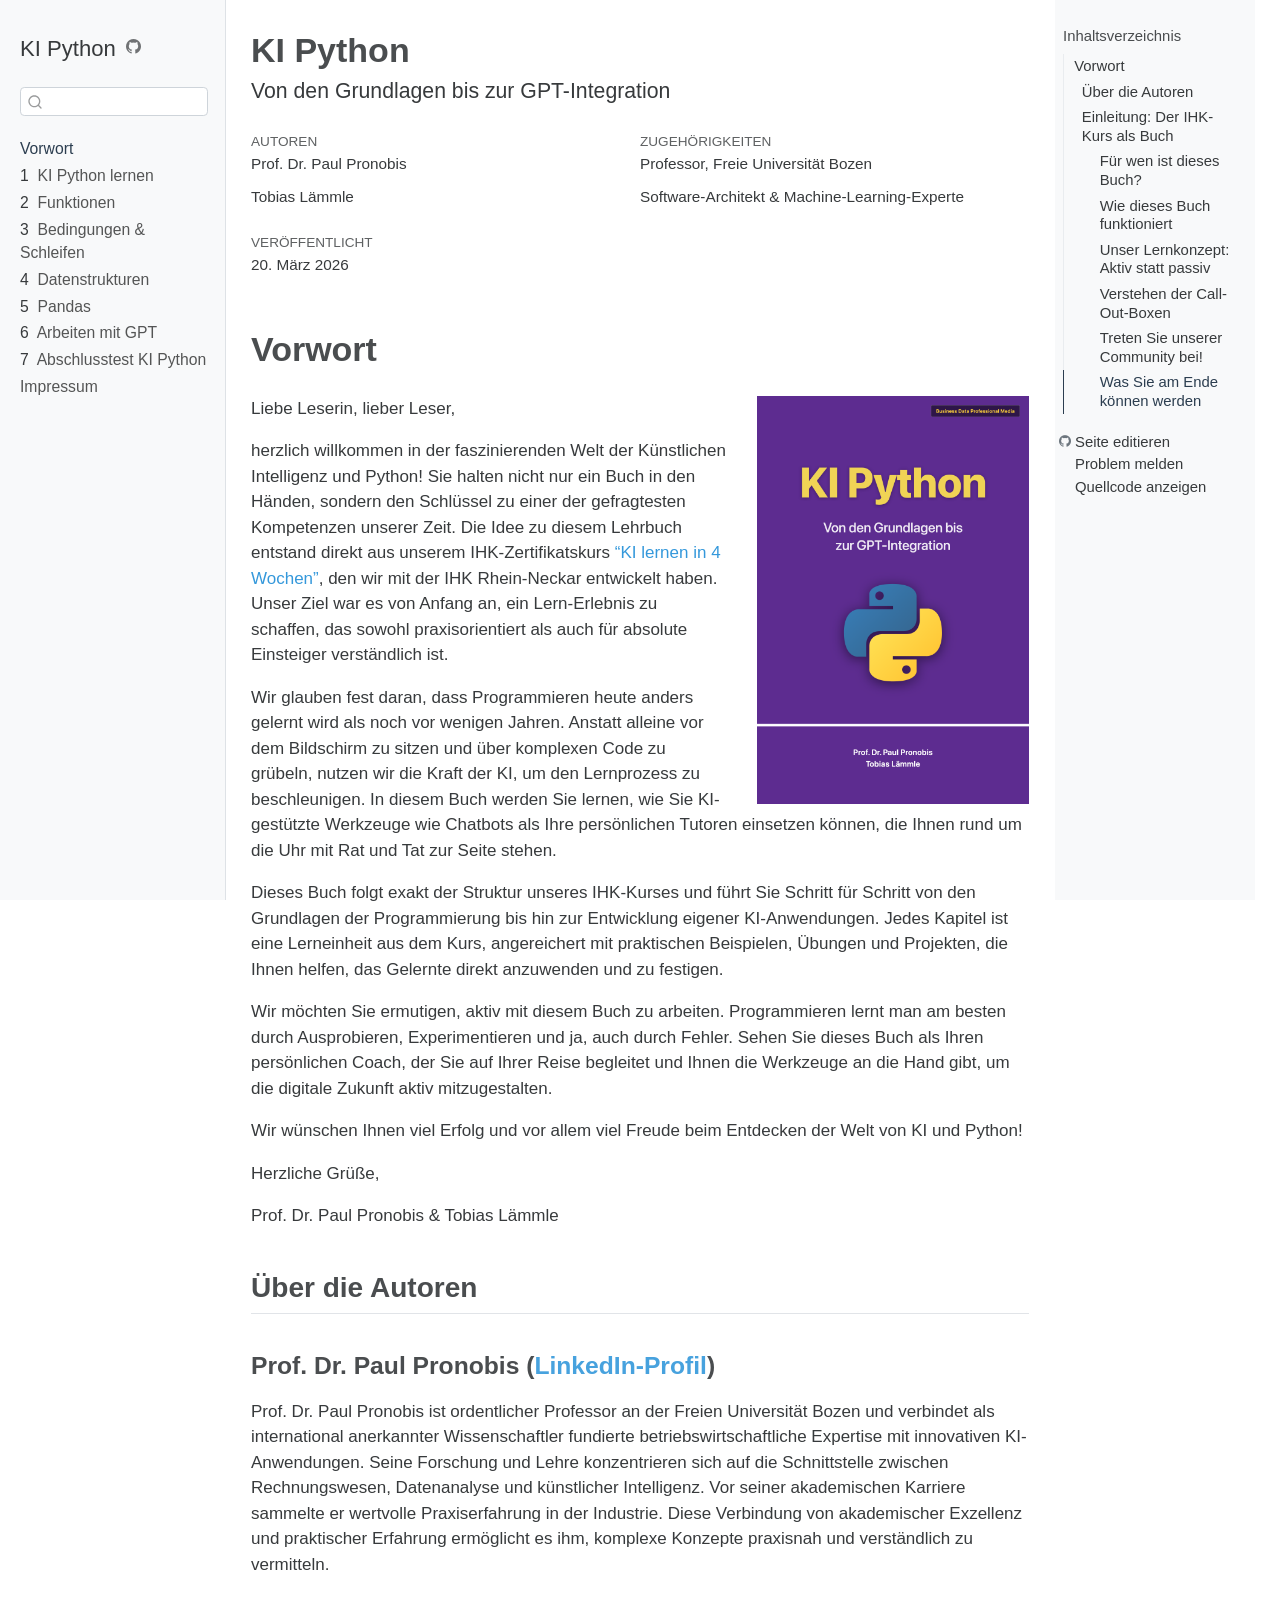
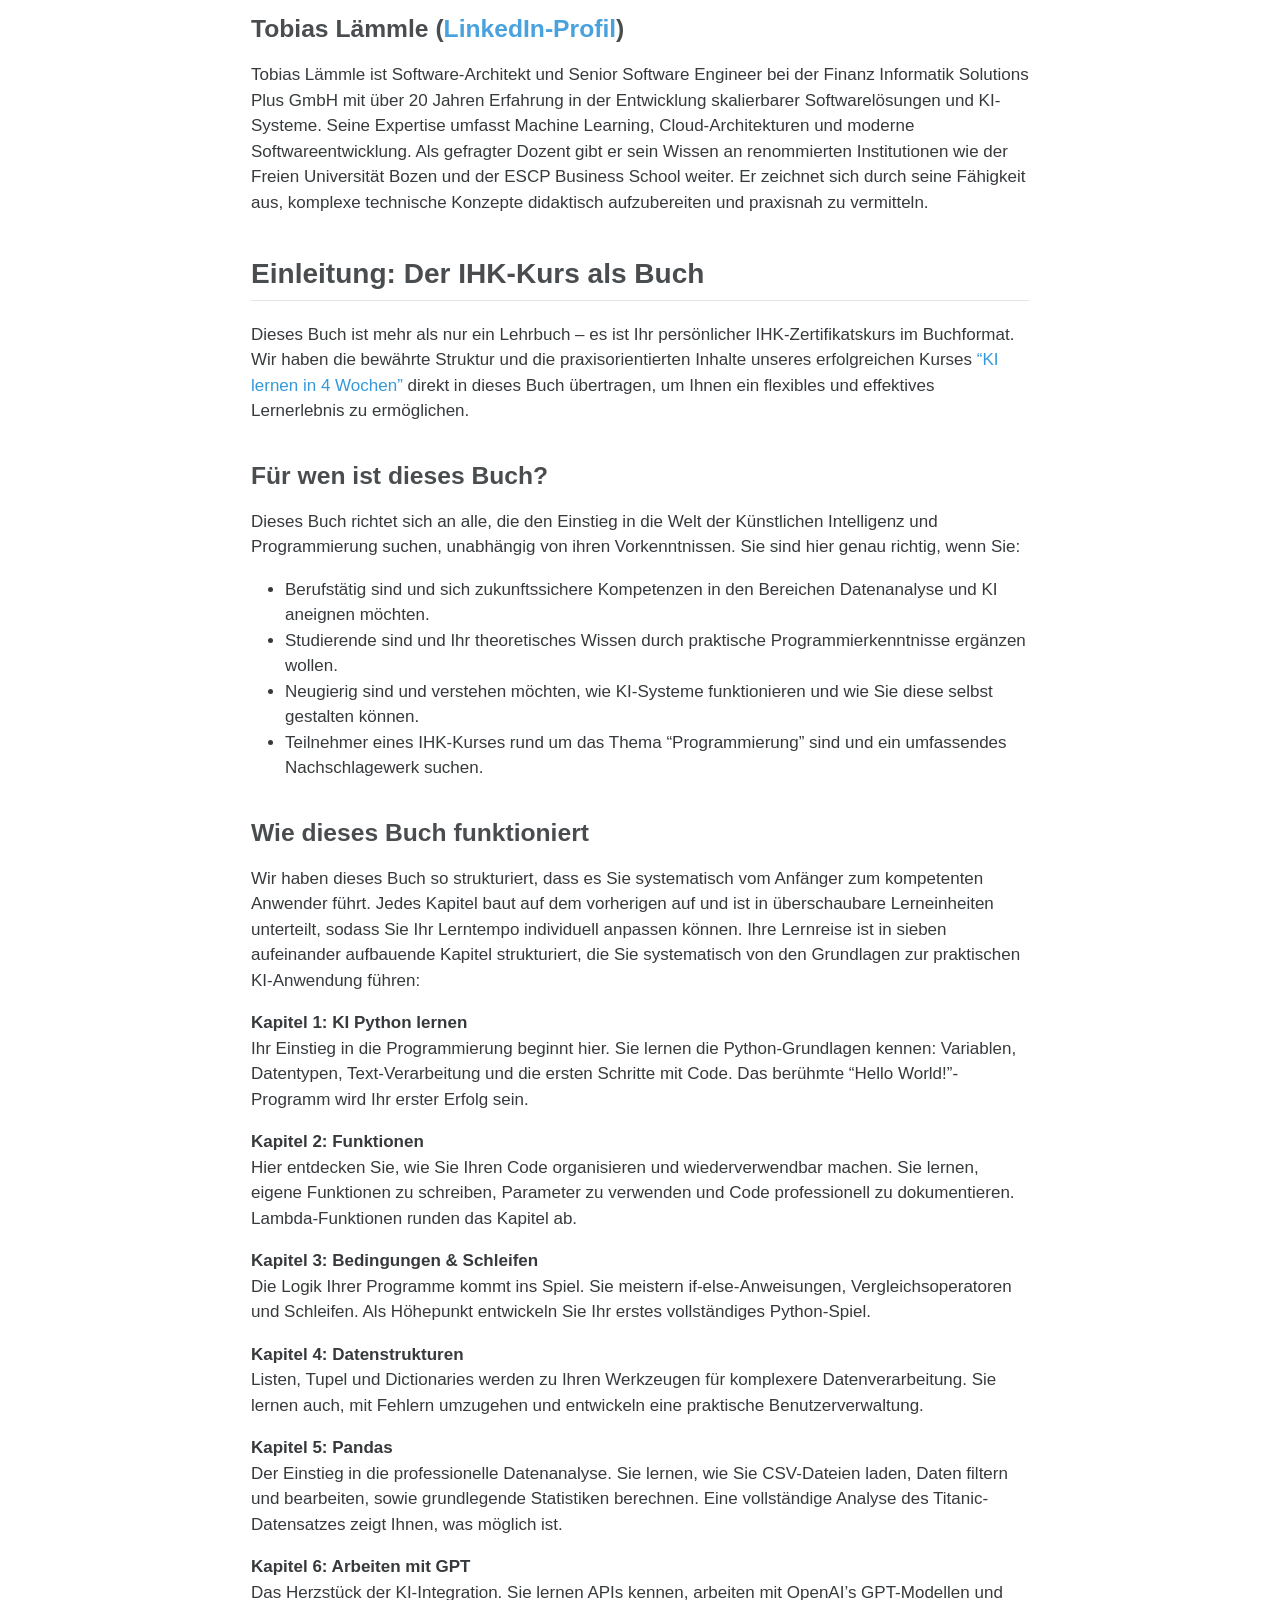
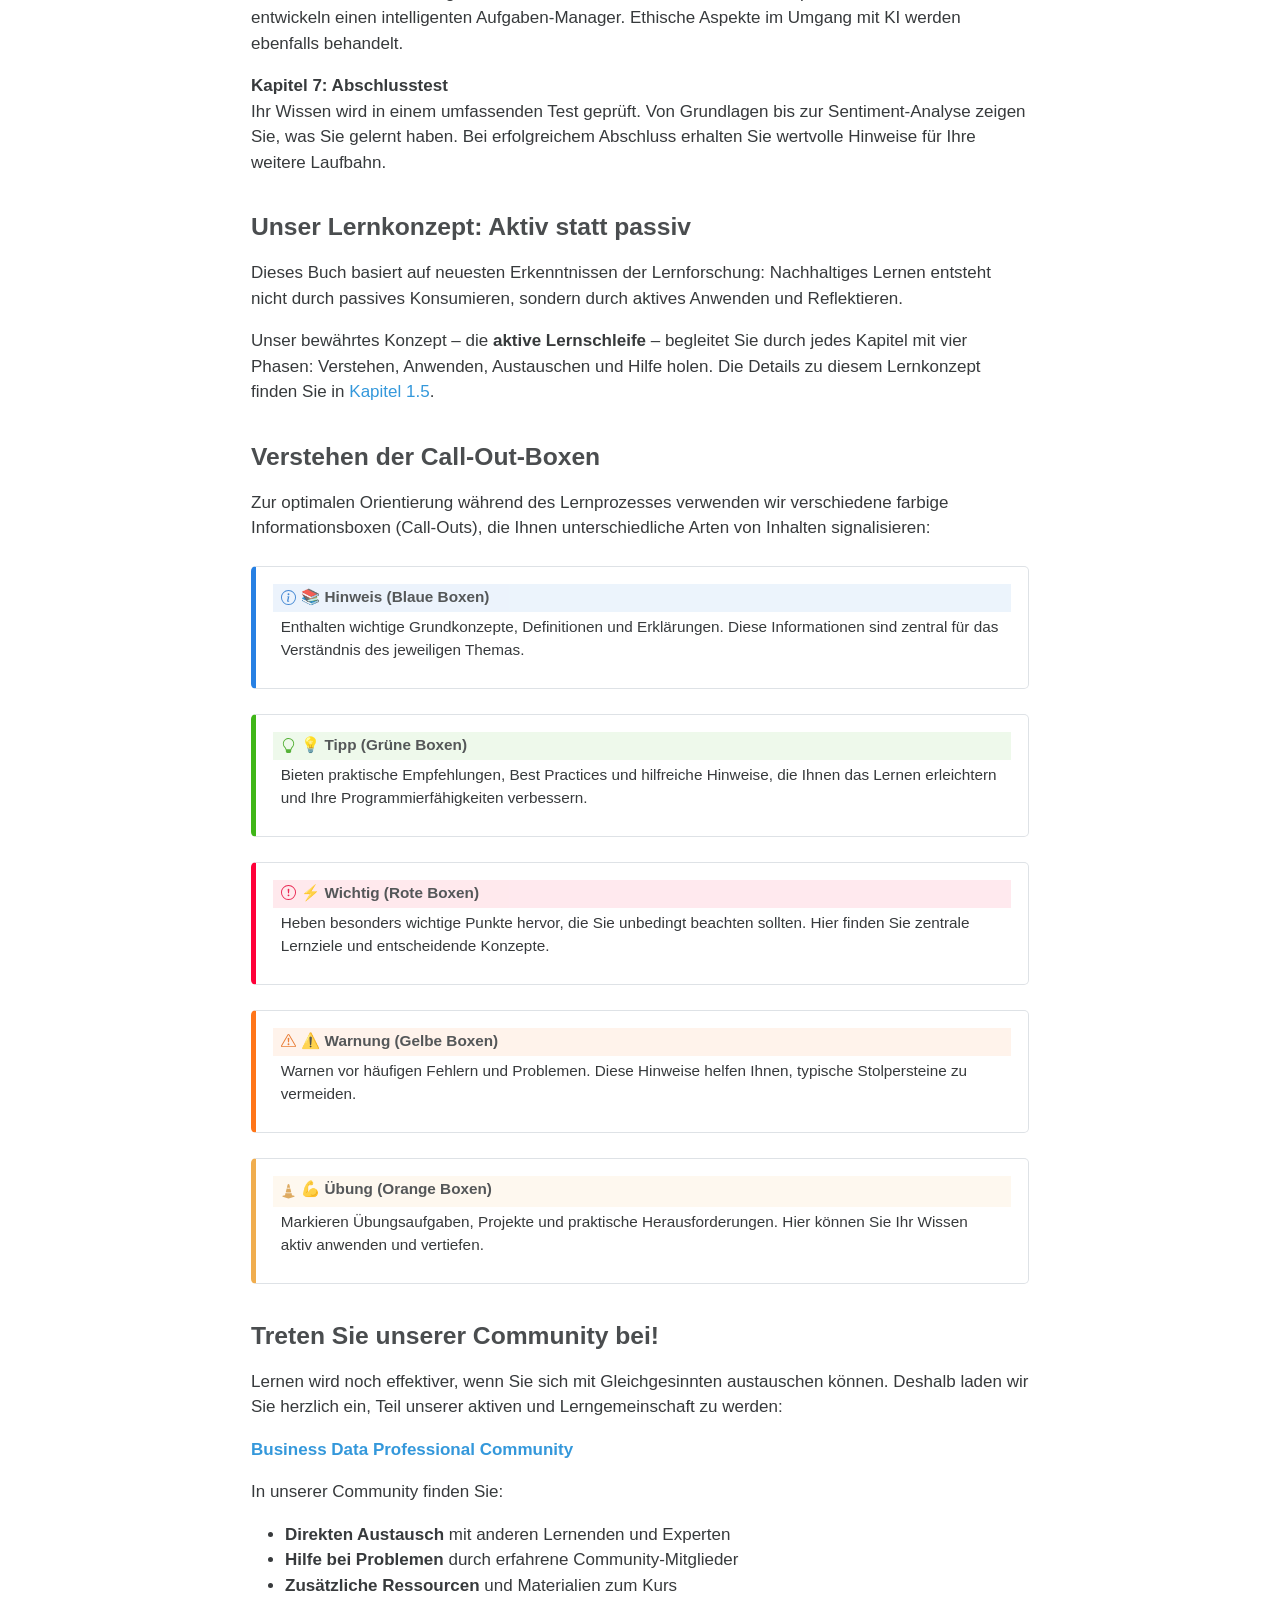
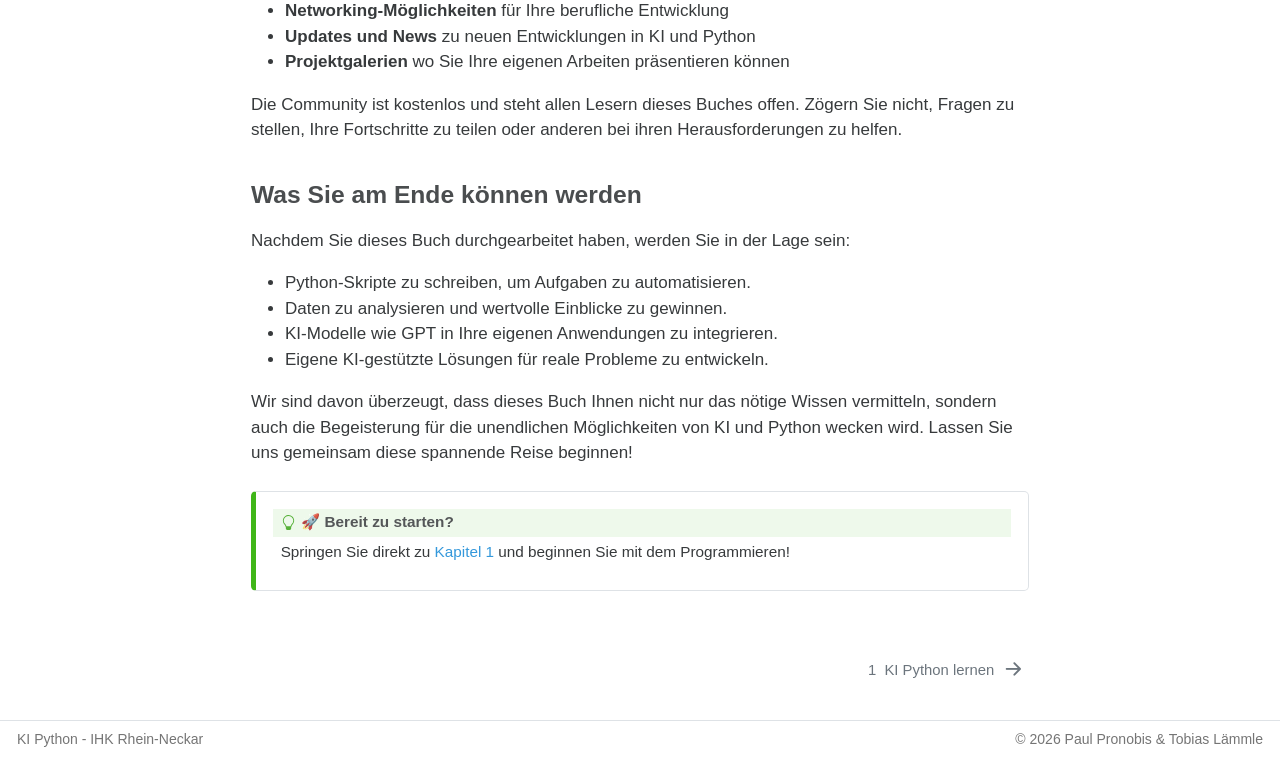
==== commit 49c728cf: "Update cover image to latest purple design" ====
--- a/docs/index.html
+++ b/docs/index.html
@@ -238,7 +238,7 @@
 
 
 <section id="vorwort" class="level1 unnumbered">
-<h1 class="unnumbered">Vorwort</h1><p><img src="cover_a5.png" title="KI Python" class="quarto-cover-image img-fluid"></p>
+<h1 class="unnumbered">Vorwort</h1><p><img src="Buchcover/output/frontcover.png" title="KI Python" class="quarto-cover-image img-fluid"></p>
 <p>Liebe Leserin, lieber Leser,</p>
 <p>herzlich willkommen in der faszinierenden Welt der Künstlichen Intelligenz und Python! Sie halten nicht nur ein Buch in den Händen, sondern den Schlüssel zu einer der gefragtesten Kompetenzen unserer Zeit. Die Idee zu diesem Lehrbuch entstand direkt aus unserem IHK-Zertifikatskurs <a href="https://www.ihk.de/rhein-neckar/system/veranstaltungssuche/vstdetail-antrago/5232590/118389">“KI lernen in 4 Wochen”</a>, den wir mit der IHK Rhein-Neckar entwickelt haben. Unser Ziel war es von Anfang an, ein Lern-Erlebnis zu schaffen, das sowohl praxisorientiert als auch für absolute Einsteiger verständlich ist.</p>
 <p>Wir glauben fest daran, dass Programmieren heute anders gelernt wird als noch vor wenigen Jahren. Anstatt alleine vor dem Bildschirm zu sitzen und über komplexen Code zu grübeln, nutzen wir die Kraft der KI, um den Lernprozess zu beschleunigen. In diesem Buch werden Sie lernen, wie Sie KI-gestützte Werkzeuge wie Chatbots als Ihre persönlichen Tutoren einsetzen können, die Ihnen rund um die Uhr mit Rat und Tat zur Seite stehen.</p>
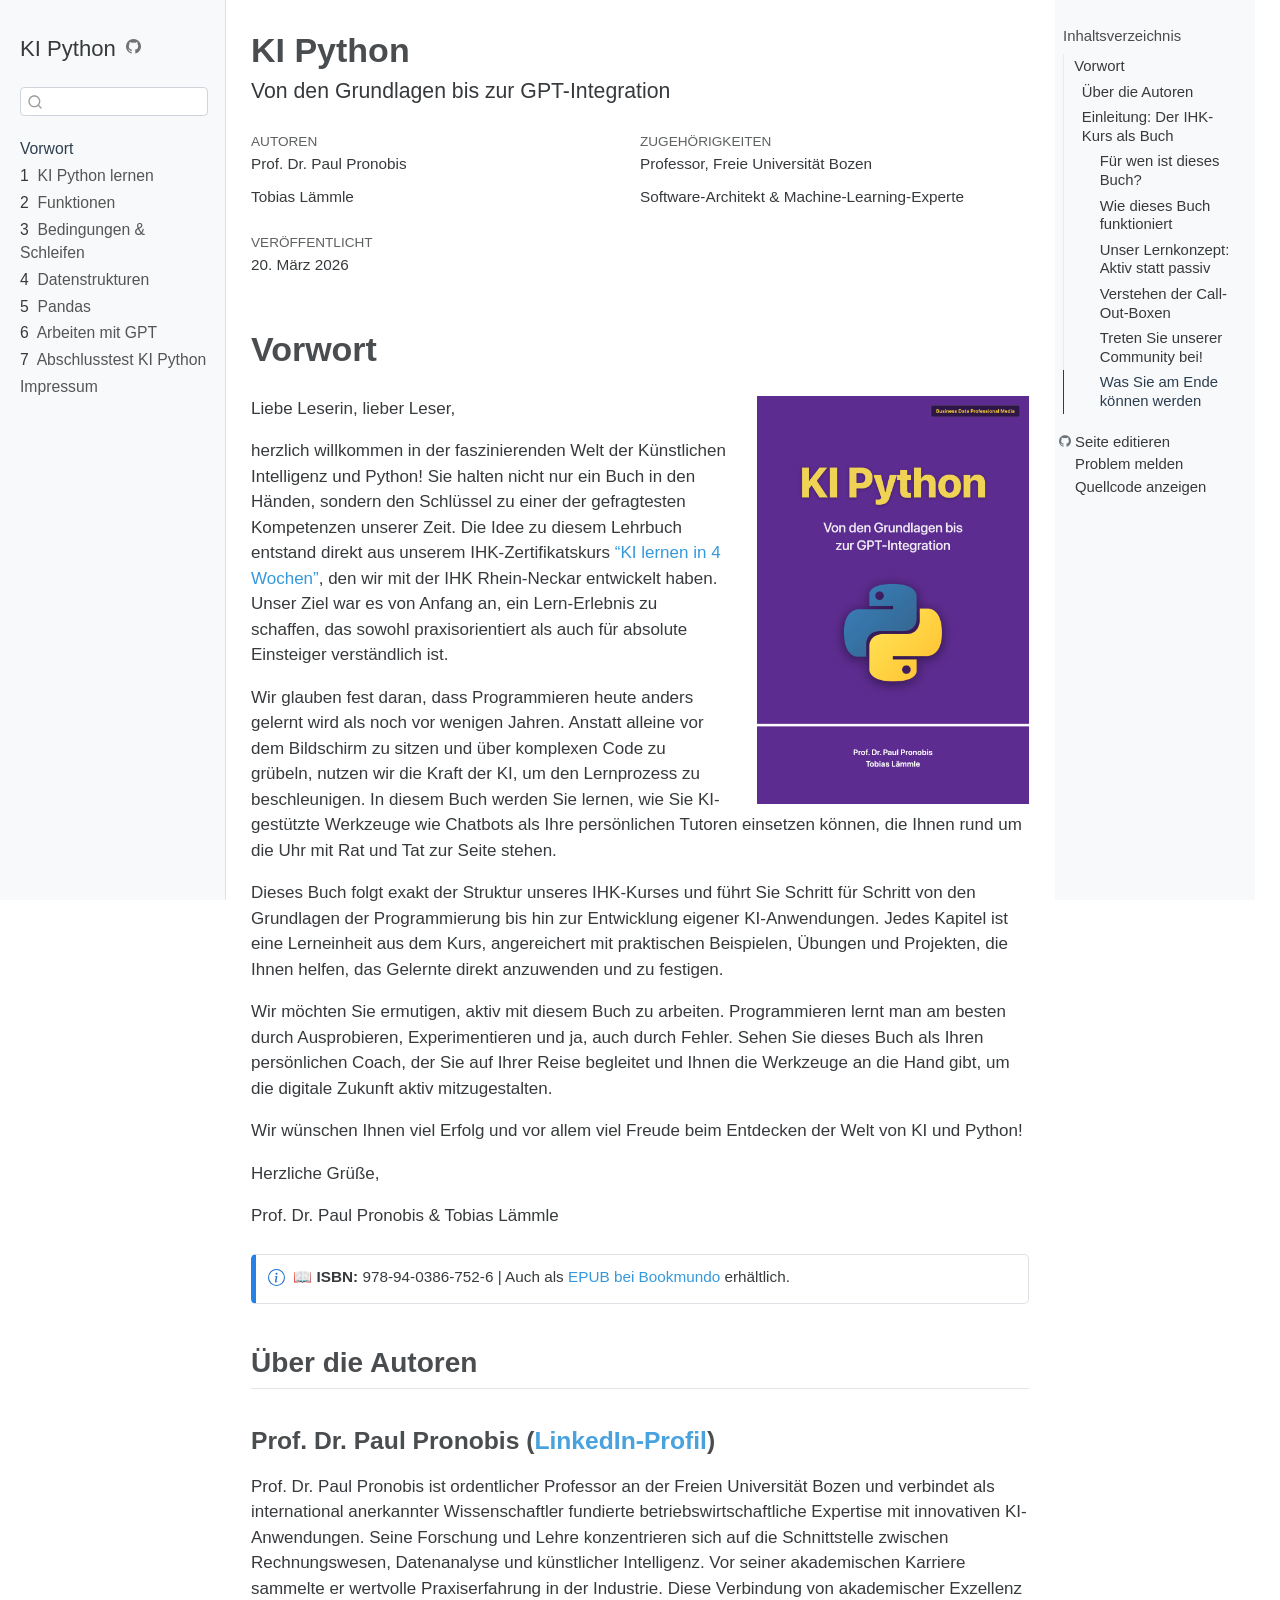
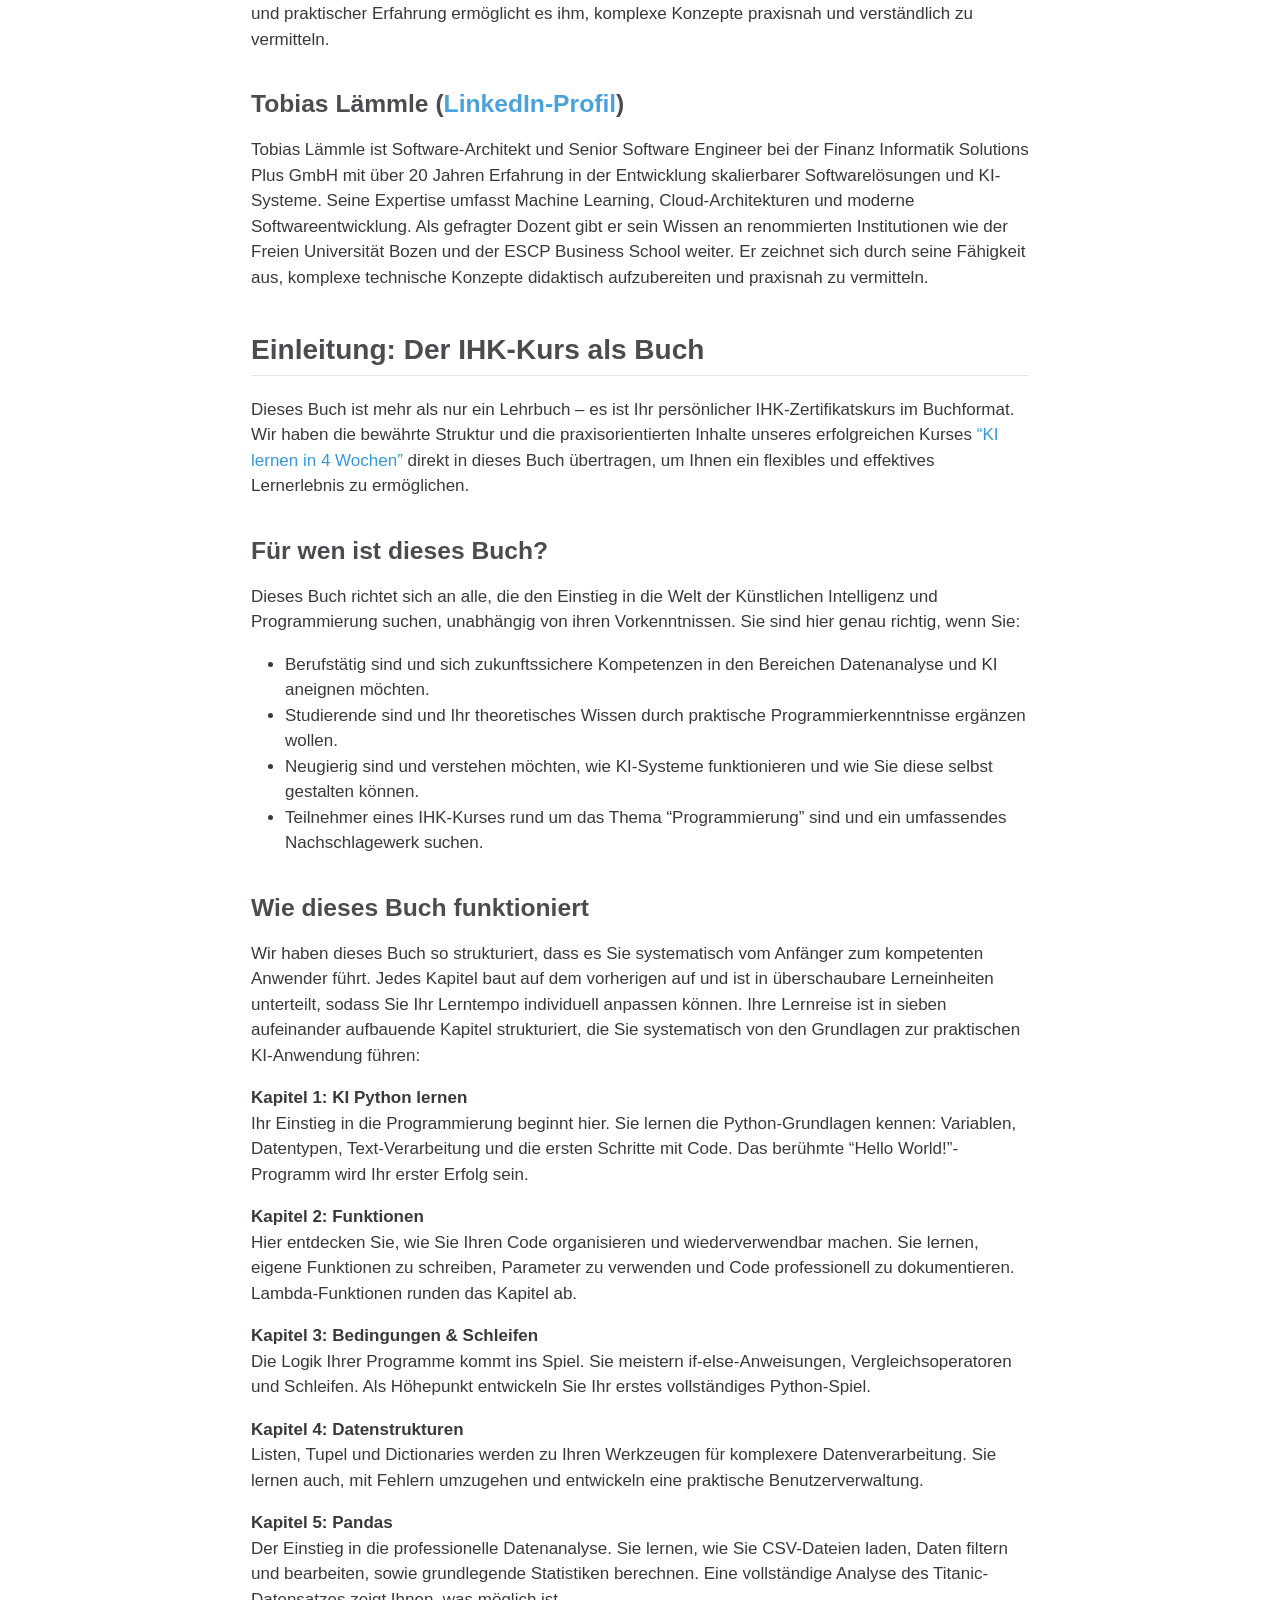
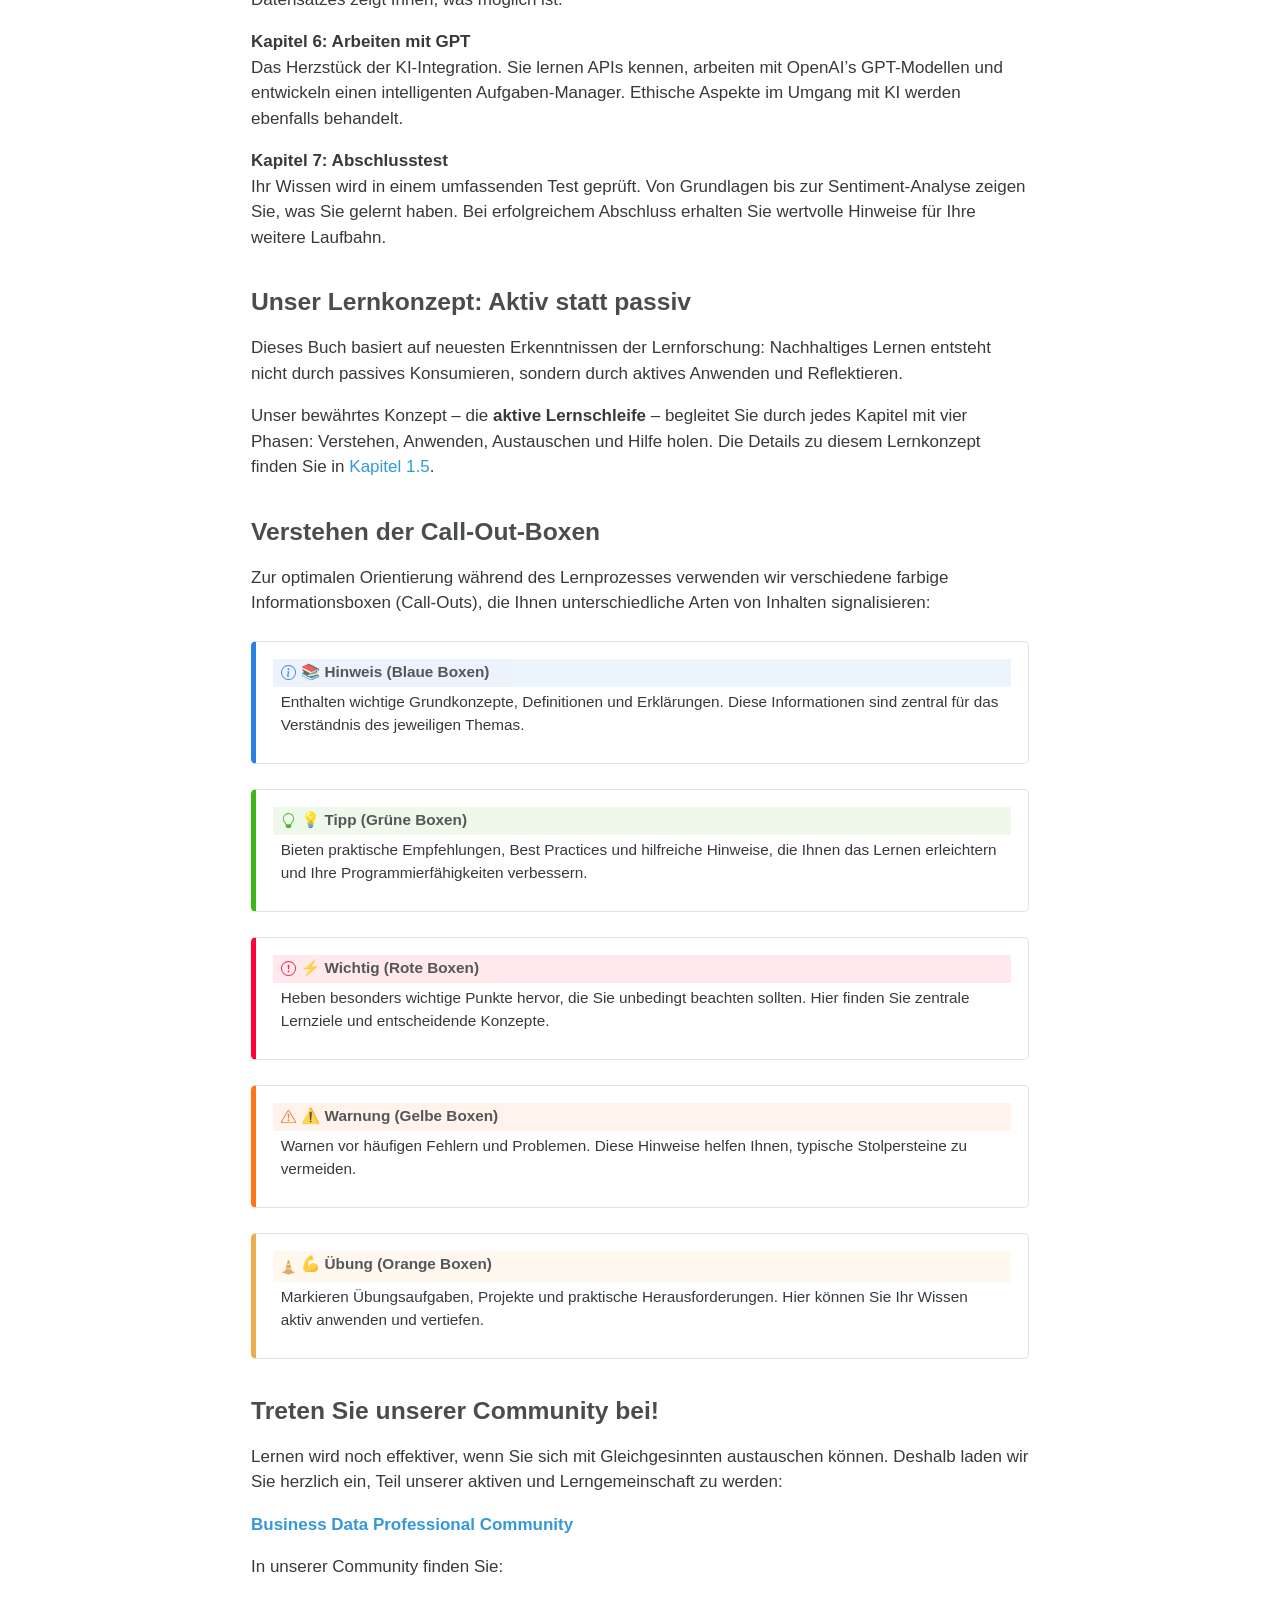
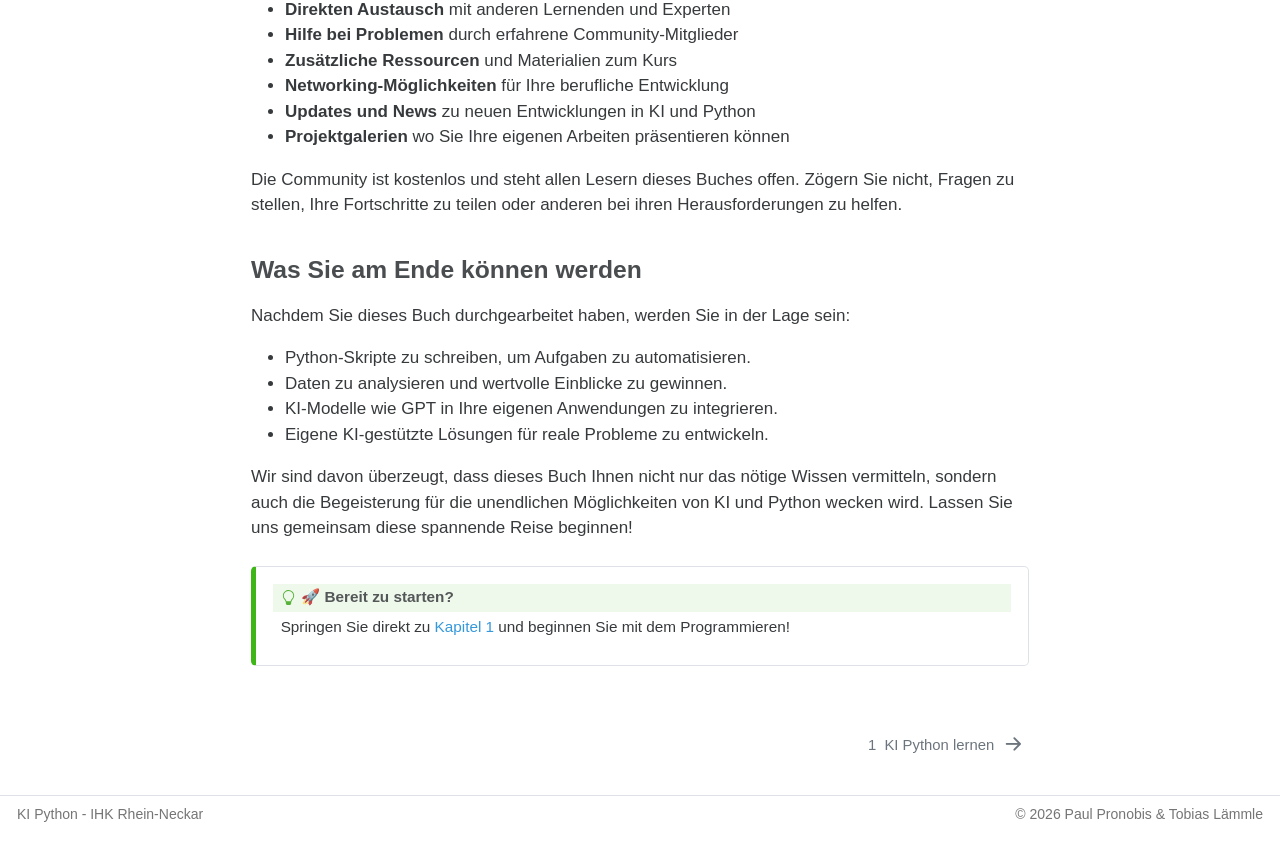
==== commit 06dd4dd4: "Add ISBN to index page and update impressum with online edition link" ====
--- a/docs/index.html
+++ b/docs/index.html
@@ -247,6 +247,16 @@
 <p>Wir wünschen Ihnen viel Erfolg und vor allem viel Freude beim Entdecken der Welt von KI und Python!</p>
 <p>Herzliche Grüße,</p>
 <p>Prof.&nbsp;Dr.&nbsp;Paul Pronobis &amp; Tobias Lämmle</p>
+<div class="callout callout-style-simple callout-note">
+<div class="callout-body d-flex">
+<div class="callout-icon-container">
+<i class="callout-icon"></i>
+</div>
+<div class="callout-body-container">
+<p>📖 <strong>ISBN:</strong> 978-94-0386-752-6 | Auch als <a href="https://www.bookmundo.com/shop/ki-python-9789403867526">EPUB bei Bookmundo</a> erhältlich.</p>
+</div>
+</div>
+</div>
 <section id="über-die-autoren" class="level2">
 <h2 class="anchored" data-anchor-id="über-die-autoren">Über die Autoren</h2>
 <section id="prof.-dr.-paul-pronobis-linkedin-profil" class="level3">
